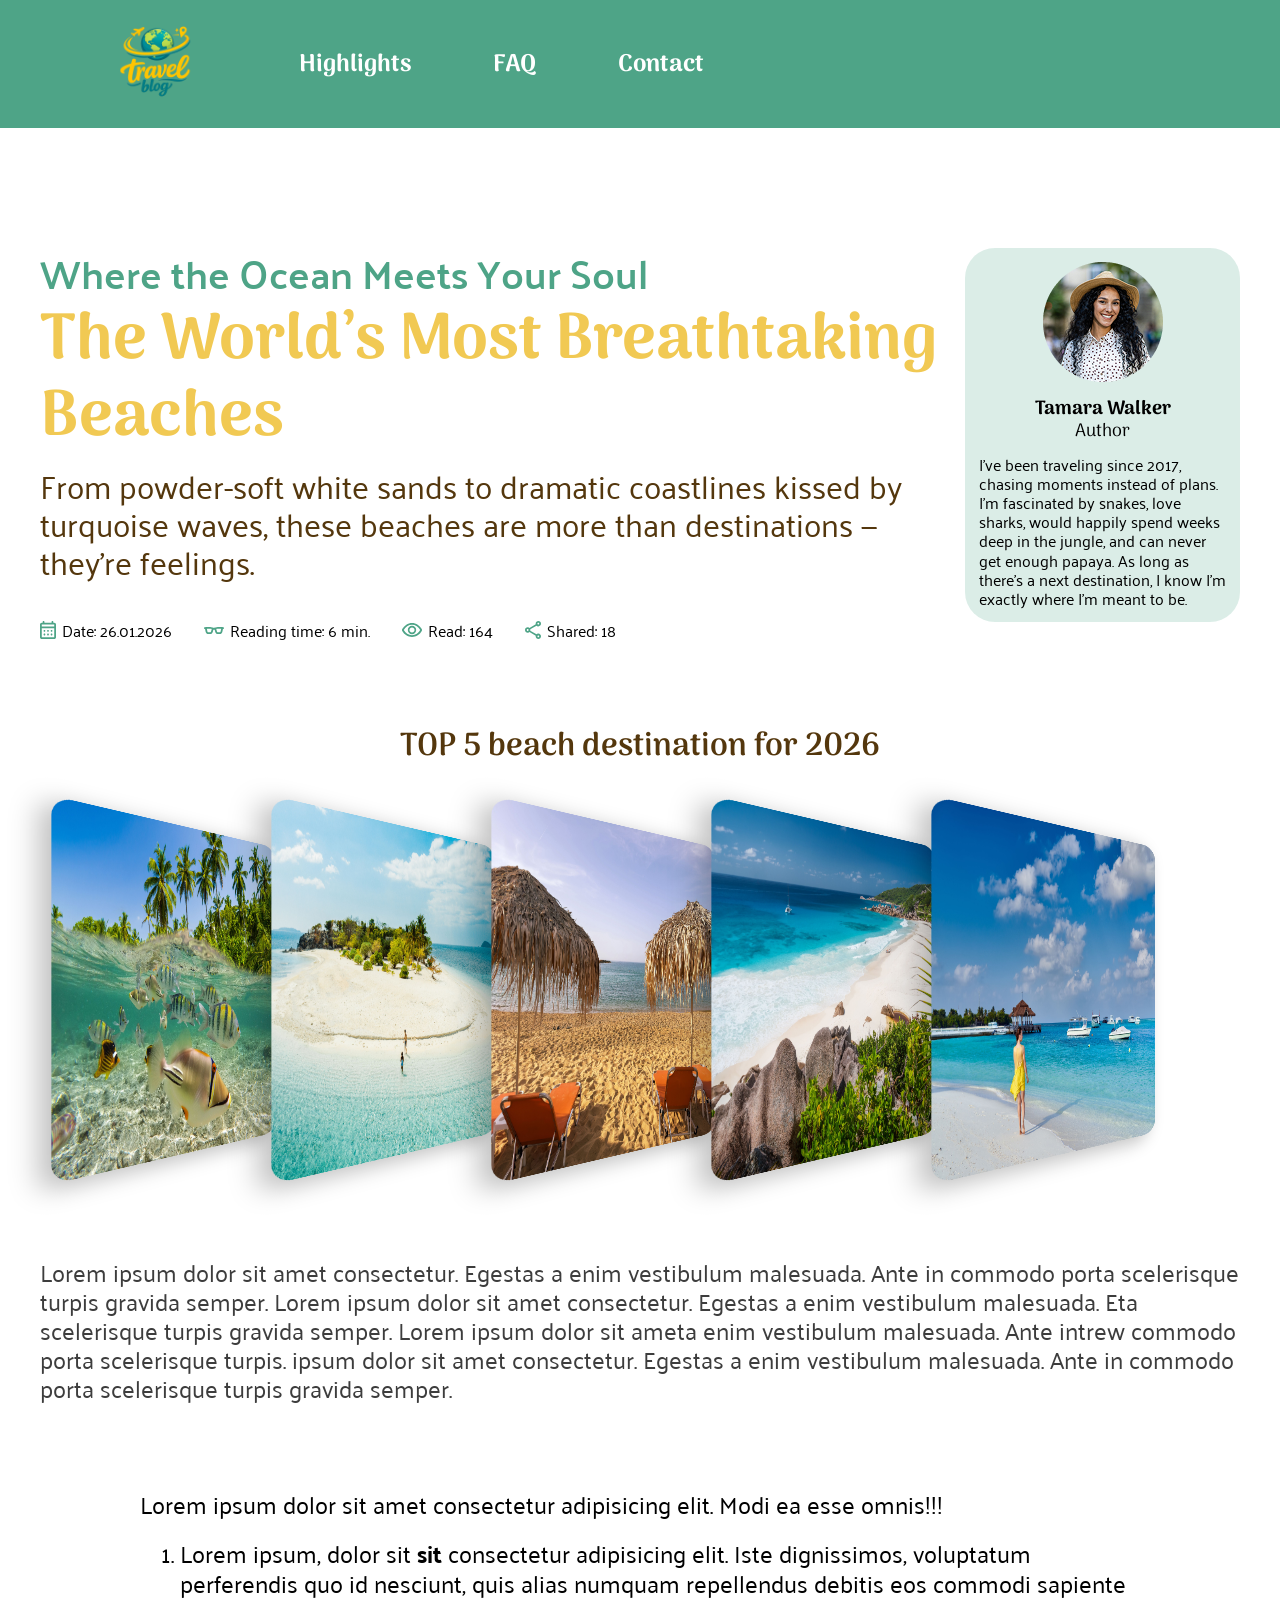
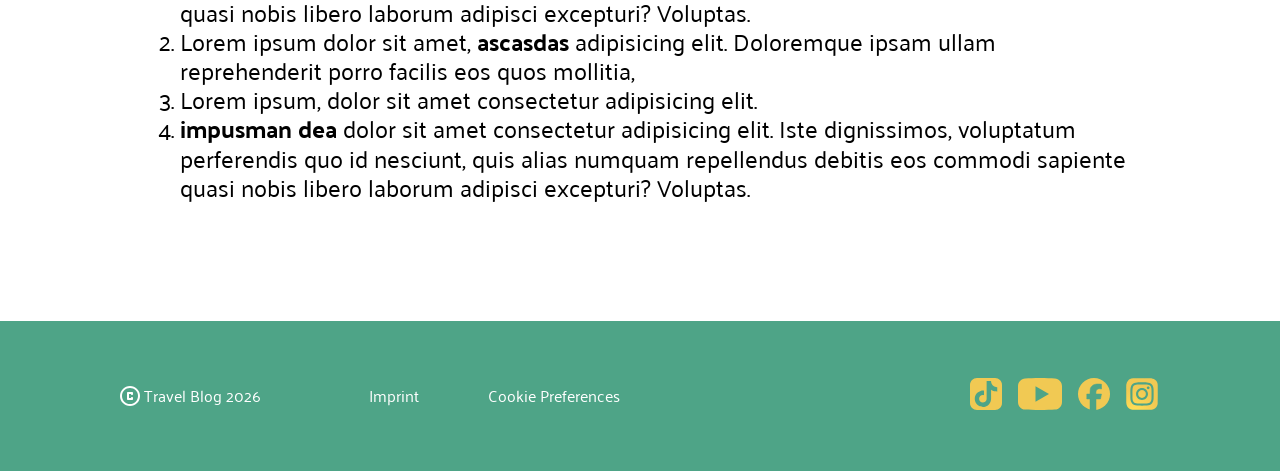
==== pages/beaches.html @ ca48c47f "feat: add beaches text section" ====
<!DOCTYPE html>
<html lang="De">

<head>
    <meta charset="UTF-8">
    <meta name="viewport" content="width=device-width, initial-scale=1.0">
    <title>Beaches</title>
    <link rel="icon" href="../assets/icons/Blog-logo.svg" type="image/x-icon">
    <link rel="stylesheet" href="../font.css">
    <link rel="stylesheet" href="../standard.css">
    <link rel="stylesheet" href="../variabels.css">
    <link rel="stylesheet" href="../animations.css">
    <link rel="stylesheet" href="./pages.css">
    <link rel="stylesheet" href="../style.css">

</head>

<body>
    <header>
        <nav>
            <div>
                <a href="../index.html"><img src="../assets/icons/Blog-logo.svg" alt="Travel-Blog-logo"></a>
                <div class="nav-bar">
                    <a class="Highlights-nav" href="../index.html">Highlights</a>
                    <a class="FAQ-nav" href="../index.html">FAQ</a>
                    <a class="Contact-nav" href=../index.html>Contact</a>
                </div>
            </div>
        </nav>
    </header>
    <main>
        <article>
            <header>
                <section>
                    <div class="article-header-text">
                        <h3>Where the Ocean Meets Your Soul </h3>
                        <h1>The World’s Most Breathtaking Beaches</h1>
                        <p>From powder-soft white sands to dramatic coastlines kissed by turquoise waves, these beaches
                            are more than destinations — they’re feelings.</p>
                    </div>
                    <div class="article-header-info">
                        <ul>
                            <li>
                                <img src="../assets/icons/calendar_month.svg" alt="calendar">
                                <time datetime="2026-01-26">Date: 26.01.2026</time>
                            </li>

                            <li>
                                <img src="../assets/icons/eyeglasses_2.svg" alt="eyeglasses">
                                <span>Reading time: 6 min.</span>
                            </li>

                            <li>
                                <img src="../assets/icons/visibility.svg" alt="eyes">
                                <span>Read: 164</span>
                            </li>

                            <li>
                                <img src="../assets/icons/share.svg" alt="">
                                <span>Shared: 18</span>
                            </li>
                        </ul>
                    </div>
                </section>
                <aside>
                    <img src="../assets/img/Avatar.png" alt="Author">
                    <div>
                        <div class="author">
                            <h4>Tamara Walker</h4>
                            <p>Author</p>
                        </div>
                        <span>I’ve been traveling since 2017, chasing moments instead of plans.
                            I’m fascinated by snakes, love sharks, would happily spend weeks deep in the jungle, and can
                            never get enough papaya. As long as there’s a next destination, I know I’m exactly where I’m
                            meant to be.</span>
                    </div>
                </aside>
            </header>
            <section class="carousel">
                <h3>TOP 5 beach destination for 2026</h3>

                <div class="slider">
                    <img class="slider_beaches" src="../assets/img/carousel_1.jpg" alt="">
                    <img class="slider_beaches" src="../assets/img/carousel_2.jpg" alt="">
                    <img class="slider_beaches" src="../assets/img/carousel_3.jpg" alt="">
                    <img class="slider_beaches" src="../assets/img/carousel_4.jpg" alt="">
                    <img class="slider_beaches" src="../assets/img/carousel_5.jpg" alt="">
                </div>
            </section>
            <span class="text">Lorem ipsum dolor sit amet consectetur. Egestas a enim vestibulum malesuada. Ante in
                commodo porta
                scelerisque turpis gravida semper. Lorem ipsum dolor sit amet consectetur. Egestas a enim vestibulum
                malesuada. Eta scelerisque turpis gravida semper. Lorem ipsum dolor sit ameta enim vestibulum malesuada.
                Ante intrew commodo porta scelerisque turpis. ipsum dolor sit amet consectetur. Egestas a enim
                vestibulum malesuada. Ante in commodo porta scelerisque turpis gravida semper. </span>

            <section class="beaches-list">
                <p>Lorem ipsum dolor sit amet consectetur adipisicing elit. Modi ea esse omnis!!!</p>

                <ol>
                    <li>Lorem ipsum, dolor sit <strong>sit</strong> consectetur adipisicing elit. Iste dignissimos,
                        voluptatum perferendis quo id nesciunt, quis alias numquam repellendus debitis eos commodi
                        sapiente quasi
                        nobis libero laborum adipisci excepturi? Voluptas.</li>
                    <li>Lorem ipsum dolor sit amet, <strong>ascasdas</strong> adipisicing elit. Doloremque ipsam ullam
                        reprehenderit
                        porro facilis eos quos mollitia,</li>
                    <li>Lorem ipsum, dolor sit amet consectetur adipisicing elit.</li>
                    <li><strong>impusman dea</strong> dolor sit amet consectetur adipisicing elit. Iste dignissimos,
                        voluptatum
                        perferendis quo id nesciunt, quis alias numquam repellendus debitis eos commodi sapiente quasi
                        nobis libero laborum adipisci excepturi? Voluptas.</li>
                </ol>

            </section>
        </article>
    </main>
    <footer>
        <section>
            <div class="footer-text">
                <div>
                    <img src="../assets/icons/Footer-C.svg" alt="C">
                    <p>Travel Blog 2026</p>
                </div>
                <a href="">Imprint</a>
                <a href="">Cookie Preferences</a>

            </div>


            <div class="footer-social-media">
                <a href="https://www.tiktok.com/" target="_blank"><img src="../assets/icons/Tiktok_icon .svg"
                        alt="Tiktok_icon"></a>
                <a href="https://www.youtube.com/?gl=DE&hl=de" target="_blank"><img
                        src="../assets/icons/youtube_icon.svg" alt="youtube_icon"></a>
                <a href="https://de-de.facebook.com/" target="_blank"><img src="../assets/icons/facebook_icon.svg"
                        alt="facebook"></a>
                <a href="https://www.instagram.com/" target="_blank"><img src="../assets/icons/Instagram_icon.svg"
                        alt="instagram"></a>
            </div>
        </section>
    </footer>
</body>

</html>
---- font.css ----
/* arima-regular - latin */
@font-face {
  font-display: swap; /* Check https://developer.mozilla.org/en-US/docs/Web/CSS/@font-face/font-display for other options. */
  font-family: 'Arima';
  font-style: normal;
  font-weight: 400;
  src: url('./assets/fonts/arima-v7-latin-regular.woff2') format('woff2'); /* Chrome 36+, Opera 23+, Firefox 39+, Safari 12+, iOS 10+ */
}
/* arima-500 - latin */
@font-face {
  font-display: swap; /* Check https://developer.mozilla.org/en-US/docs/Web/CSS/@font-face/font-display for other options. */
  font-family: 'Arima';
  font-style: normal;
  font-weight: 500;
  src: url('./assets/fonts/arima-v7-latin-500.woff2') format('woff2'); /* Chrome 36+, Opera 23+, Firefox 39+, Safari 12+, iOS 10+ */
}
/* arima-600 - latin */
@font-face {
  font-display: swap; /* Check https://developer.mozilla.org/en-US/docs/Web/CSS/@font-face/font-display for other options. */
  font-family: 'Arima';
  font-style: normal;
  font-weight: 600;
  src: url('./assets/fonts/arima-v7-latin-600.woff2') format('woff2'); /* Chrome 36+, Opera 23+, Firefox 39+, Safari 12+, iOS 10+ */
}
/* arima-700 - latin */
@font-face {
  font-display: swap; /* Check https://developer.mozilla.org/en-US/docs/Web/CSS/@font-face/font-display for other options. */
  font-family: 'Arima';
  font-style: normal;
  font-weight: 700;
  src: url('./assets/fonts/arima-v7-latin-700.woff2') format('woff2'); /* Chrome 36+, Opera 23+, Firefox 39+, Safari 12+, iOS 10+ */
}
/* palanquin-dark-regular - latin */
@font-face {
  font-display: swap; /* Check https://developer.mozilla.org/en-US/docs/Web/CSS/@font-face/font-display for other options. */
  font-family: 'Palanquin Dark';
  font-style: normal;
  font-weight: 400;
  src: url('./assets/fonts/palanquin-dark-v17-latin-regular.woff2') format('woff2'); /* Chrome 36+, Opera 23+, Firefox 39+, Safari 12+, iOS 10+ */
}
/* palanquin-dark-500 - latin */
@font-face {
  font-display: swap; /* Check https://developer.mozilla.org/en-US/docs/Web/CSS/@font-face/font-display for other options. */
  font-family: 'Palanquin Dark';
  font-style: normal;
  font-weight: 500;
  src: url('./assets/fonts/palanquin-dark-v17-latin-500.woff2') format('woff2'); /* Chrome 36+, Opera 23+, Firefox 39+, Safari 12+, iOS 10+ */
}
/* palanquin-dark-600 - latin */
@font-face {
  font-display: swap; /* Check https://developer.mozilla.org/en-US/docs/Web/CSS/@font-face/font-display for other options. */
  font-family: 'Palanquin Dark';
  font-style: normal;
  font-weight: 600;
  src: url('./assets/fonts/palanquin-dark-v17-latin-600.woff2') format('woff2'); /* Chrome 36+, Opera 23+, Firefox 39+, Safari 12+, iOS 10+ */
}
/* palanquin-dark-700 - latin */
@font-face {
  font-display: swap; /* Check https://developer.mozilla.org/en-US/docs/Web/CSS/@font-face/font-display for other options. */
  font-family: 'Palanquin Dark';
  font-style: normal;
  font-weight: 700;
  src: url('./assets/fonts/palanquin-dark-v17-latin-700.woff2') format('woff2'); /* Chrome 36+, Opera 23+, Firefox 39+, Safari 12+, iOS 10+ */
}
/* palanquin-regular - latin */
@font-face {
  font-display: swap; /* Check https://developer.mozilla.org/en-US/docs/Web/CSS/@font-face/font-display for other options. */
  font-family: 'Palanquin';
  font-style: normal;
  font-weight: 400;
  src: url('./assets/fonts/palanquin-v17-latin-regular.woff2') format('woff2'); /* Chrome 36+, Opera 23+, Firefox 39+, Safari 12+, iOS 10+ */
}
/* palanquin-500 - latin */
@font-face {
  font-display: swap; /* Check https://developer.mozilla.org/en-US/docs/Web/CSS/@font-face/font-display for other options. */
  font-family: 'Palanquin';
  font-style: normal;
  font-weight: 500;
  src: url('./assets/fonts/palanquin-v17-latin-500.woff2') format('woff2'); /* Chrome 36+, Opera 23+, Firefox 39+, Safari 12+, iOS 10+ */
}
/* palanquin-600 - latin */
@font-face {
  font-display: swap; /* Check https://developer.mozilla.org/en-US/docs/Web/CSS/@font-face/font-display for other options. */
  font-family: 'Palanquin';
  font-style: normal;
  font-weight: 600;
  src: url('./assets/fonts/palanquin-v17-latin-600.woff2') format('woff2'); /* Chrome 36+, Opera 23+, Firefox 39+, Safari 12+, iOS 10+ */
}
/* palanquin-700 - latin */
@font-face {
  font-display: swap; /* Check https://developer.mozilla.org/en-US/docs/Web/CSS/@font-face/font-display for other options. */
  font-family: 'Palanquin';
  font-style: normal;
  font-weight: 700;
  src: url('./assets/fonts/palanquin-v17-latin-700.woff2') format('woff2'); /* Chrome 36+, Opera 23+, Firefox 39+, Safari 12+, iOS 10+ */
}
---- standard.css ----
html {
    font-size: 16px;
}

* {
    margin: 0;
    box-sizing: border-box;
    scroll-behavior: smooth;

}

h2 {
    color: var(--Primary-green);
    font-family: var(--headings);
    font-weight: 700;
    font-size: 3.25rem;
}
---- variabels.css ----
:root {
    --Primary-green: rgba(78, 164, 135, 1);
    --Primary-gelb: rgba(241, 201, 83, 1);
    --White-text: white;
    --braun: rgba(84, 55, 13, 1);
    --pages-text: rgba(61, 61, 61, 1);
    --headings: 'Arima';
    --normal-text: 'Palanquin';
}
---- animations.css ----
@keyframes badgein {
    0% {
        opacity: 0;
        transform: translateY(80px) translateX(0);
    }

    100% {
        opacity: 1;
        transform: translateY(0) translateX(0);
    }
}

@keyframes badgetext {
    from {
        transform: rotate(0deg);
    }

    to {
        transform: rotate(360deg);
    }
}

@keyframes lastEffect {
    from {
        opacity: 0;
    }

    to {
        opacity: 1;
    }
}

@keyframes textFadeIn {
    from {
        opacity: 0;
        transform: translateY(80px) translateX(0);
    }

    to {
        opacity: 1;
        transform: translateY(0) translateX(0);
    }
}

@keyframes textFadeLeft {
    from {
        transform: translateX(0);
    }

    to {
        transform: translateX(-470px);
    }
}

@keyframes slideRight {
    0% {
        transform: translateX(0);
    }

    25% {
        transform: translateX(-900px);
    }

    50% {
        transform: translateX(-900px);
    }

    75% {
        transform: translateX(-1100px);
    }

    100% {
        transform: translateX(-1100px);
    }
}

@keyframes imgswitsch {
    from {
        opacity: 1;
    }

    to {
        opacity: 0;
    }
}
---- pages/pages.css ----
article {
    max-width: 1200px;
    display: flex;
    flex-direction: column;
    align-items: center;
    gap: 88px;
}

article>header {
    display: flex;
    justify-content: space-between;
    width: 1200px;
}

header>section {
    width: 900px;
    display: flex;
    flex-direction: column;
    gap: 40px;
}

.article-header-text {
    width: 100%;
    display: flex;
    flex-direction: column;
    gap: 8px;

}

.article-header-text h3 {
    font-family: var(--normal-text);
    font-weight: 600;
    font-size: 2.5rem;
    line-height: 120%;
    letter-spacing: 0%;
    color: var(--Primary-green);

}

.article-header-text h1 {
    font-family: var(--headings);
    color: var(--Primary-gelb);
    font-weight: 700;
    font-size: 4rem;
    line-height: 120%;
    letter-spacing: 0%;

}

.article-header-text p {
    font-family: var(--normal-text);
    font-weight: 400;
    font-size: 2rem;
    line-height: 120%;
    letter-spacing: 0%;
    color: var(--braun);

}

.article-header-info ul {
    list-style: none;
    display: flex;
    gap: 32px;
    padding: 0px;

    font-family: var(--normal-text);
    font-weight: 400;
    line-height: 120%;
    letter-spacing: 0%;
}

.article-header-info li {
    display: flex;
    align-items: center;
    gap: 6px;
}

header aside {
    width: 275px;
    height: fit-content;
    background-color: rgba(78, 164, 135, 0.2);
    display: flex;
    flex-direction: column;
    align-items: center;
    justify-content: center;
    border-radius: 30px;
    gap: 16px;
    padding: 14px;
}

aside img {
    width: 120px;
}

aside>div {
    display: flex;
    flex-direction: column;
    align-items: center;
    gap: 12px;
}

.author h4 {
    font-family: var(--headings);
    font-weight: 700;
    font-size: 1.2rem;
    line-height: 120%;
    text-align: center;
}

.author p {
    font-family: var(--headings);
    font-weight: 400;
    font-size: 1.125rem;
    line-height: 120%;
    text-align: center;
}

aside>div>span {
    font-family: var(--normal-text);
    font-weight: 400;
    line-height: 120%;
    letter-spacing: 0%;

}

.carousel {
    max-width: 1300px;
    display: flex;
    flex-direction: column;
    gap: 64px;
    align-items: center;
}

.carousel h3 {
    font-family: var(--headings);
    font-weight: 600;
    font-size: 2rem;
    line-height: 120%;
    text-align: center;
    color: var(--braun)
}

.slider {
    height: 320px;
    display: flex;
    justify-content: center;
}

.slider_beaches {
    z-index: 1;
    width: 220px;
    height: 100%;
    background-color: aqua;
    border-radius: 16px;

    transform: perspective(250px) rotateY(20deg) translateX(-20px);
    transform-origin: 50% 50%;
    background-size: cover;
    background-position: center;

    box-shadow: -9px 5px 20px 0px rgba(0, 0, 0, 0.25);


    transition: all 250ms ease-in-out;
}

.slider_beaches:hover {
    z-index: 2;
    transform: perspective(250px) rotateY(0deg) translateX(0px) scaleX(1.2) scaleY(1.2);
    background-color: aqua;

}

.slider_beaches:hover~.slider_beaches {
    background-color: red;
    transform: perspective(250px) rotateY(-20deg) translateX(20px);
}

.text {
    font-family: var(--normal-text);
    font-weight: 400;
    font-size: 1.5rem;
    line-height: 120%;
    color: var(--pages-text);
    padding-top: 20px;
}

.beaches-list {
    max-width: 1000px;
    display: flex;
    flex-direction: column;
    gap: 20px;

    font-family: var(--normal-text);
    font-weight: 400;
    font-size: 1.5rem;
    line-height: 120%;
    letter-spacing: 0%;
}
---- style.css ----
body {
    display: flex;
    flex-direction: column;
    align-items: center;
}

body>header {
    width: 100%;
    display: flex;
    flex-direction: column;
    align-items: center;
}

nav {
    height: 128px;
    background-color: var(--Primary-green);
    width: 100%;
    display: flex;
    align-items: center;
}


nav>img {
    width: 72px;
}

nav>div {
    display: flex;
    gap: 102px;
    padding: 0px 120px;
    width: 1440px;
}

.nav-bar {
    display: flex;
    gap: 72px;
    align-items: center;
}

.nav-bar a {
    text-decoration: none;
    color: white;
    font-family: var(--headings);
    font-weight: 700;
    font-size: 1.5rem;
    padding: 0px 5px;
    display: inline-block;
}


.Highlights-nav:hover {
    background-image: url(./assets/icons/nav-hover1.svg);
    background-repeat: no-repeat;
    background-position-y: 85%;
}

.FAQ-nav:hover {
    background-image: url(./assets/icons/nav-hover2.svg);
    background-repeat: no-repeat;
    background-position-y: 85%;
}

.Contact-nav:hover {
    background-image: url(./assets/icons/nav-hover3.svg);
    background-repeat: no-repeat;
    background-position-y: 85%;
}

.nav-bar a:active {
    color: var(--Primary-gelb);
    background-image: none !important;
}


.hero {
    width: 1440px;
    height: 520px;
    background-image: url(./assets/img/Hero-img-2.jpg);
    background-size: cover;
    background-position-y: center;
    background-position-x: 200px;
    overflow: hidden;
}

.hero-container {
    max-width: 1440px;
    position: relative;
    overflow: hidden;
    z-index: 2;
}

.img-container {
    display: flex;
    position: absolute;
    overflow: hidden;

    animation: slideRight 4.5s ease-in-out forwards;
    animation-delay: 1.5s;
}

.img1 {
    position: relative;
    height: 520px;
}

.img2 {
    position: relative;
    margin-left: -600px;
    height: 520px;

    animation: imgswitsch 2s ease-in-out forwards;
    animation-delay: 6s;
}

.hero-text-container {
    display: flex;
    justify-content: center;
    height: 520px;
    align-items: center;
}

.hero-text {
    width: 350px;
    height: fit-content;
    position: relative;

    animation: textFadeLeft 1.5s ease-in-out forwards;
    animation-delay: 1.5s;
    color: var(--braun);
}

.hero-text p {
    font-family: var(--normal-text);
    font-weight: 500;
    font-size: 1.75rem;
    line-height: 1.3;
    opacity: 0;
    transform: translateY(80px);
    animation: textFadeIn 0.8s ease-in-out forwards 1.0s;
}

.hero-text h1 {
    font-family: var(--headings);
    font-weight: 700;
    font-size: 4rem;
    opacity: 0;
    transform: translateY(80px);
    animation: textFadeIn 0.8s ease-in-out forwards 0.6s;
}

.last-hero-effect {
    position: relative;
    right: 700px;
    animation: lastEffect 0.6s ease-in-out forwards 5s;
    opacity: 0;
}

.badge {
    width: 160px;
    height: 160px;
    background-color: var(--Primary-green);
    border-radius: 100%;

    display: flex;
    justify-content: center;
    align-items: center;

    position: absolute;
    left: 445px;
    top: 285px;
    opacity: 0;
    animation: badgein 0.6s ease-in forwards 5s;
}

.badge-logo {
    width: 45px;
    height: 45px;
    position: absolute;
}

.badge-text {
    width: 132px;
    position: absolute;
    animation: badgetext 15s linear infinite;
}

main {
    margin: 120px;
    width: 1200px;
    height: 100%;
    display: flex;
    flex-direction: column;
    gap: 120px;
}

.highlights {
    display: flex;
    flex-direction: column;
    gap: 88px;
    align-items: center;
}

.highlights-container1 {
    padding: 0px 100px;
    display: flex;
    flex-direction: column;
    gap: 24px;
}

.main-headlines {
    display: flex;
    align-items: center;
    justify-content: center;
    gap: 8px;
}

.highlights-container1>p {
    align-items: center;
    font-family: var(--normal-text);
    font-weight: 500;
    font-size: 1.5rem;
    text-align: center;
    line-height: 110%;
}

.highlights-slider {
    width: 100%;
    height: 520px;
    max-width: 1200px;

    display: flex;
    justify-content: center;
    align-items: flex-end;

    position: relative;
    overflow: hidden;
    gap: 22px;

}

.highlights-slider input {
    z-index: 2;
}

.highlights_slider_wrapper {
    width: 400%;
    height: 100%;
    display: flex;
    position: absolute;

    transition: all 0.8s ease-in-out;
}

.highlights-slider input[value="Beaches"]:checked~.highlights_slider_wrapper {
    transform: translateX(calc(150% /4));
}

.highlights-slider input[value="Copenhagen"]:checked~.highlights_slider_wrapper {
    transform: translateX(calc(50% /4));
}

.highlights-slider input[value="Pattaya Pulse"]:checked~.highlights_slider_wrapper {
    transform: translateX(calc(-50% /4));
}

.highlights-slider input[value="Mountain fuji"]:checked~.highlights_slider_wrapper {
    transform: translateX(calc(-150% /4));
}

.slider_element {
    width: calc(100% / 4);
    height: 100%
}

.Beaches {
    background-image: url(./assets/img/beaches.jpg);
    background-size: cover;
    background-position: center;
    border-radius: 0px 100px 0px 0px;
}

.Copenhagen {
    background-image: url(./assets/img/Cobenhagen.jpg);
    background-size: cover;
    background-position: center;
    border-radius: 0px 100px 0px 0px;
}

.Pattaya_Pulse {
    background-image: url(./assets/img/Patty-puls.jpg);
    background-size: cover;
    background-position: center;
    border-radius: 0px 100px 0px 0px;
}


.Mountain_fuji {
    background-image: url(./assets/img/Mountain-fuji.jpg);
    background-size: cover;
    background-position: center;
    border-radius: 0px 100px 0px 0px;
}

.slider-text {
    width: 900px;
    height: 230px;
    background-color: rgba(255, 255, 255, 0.1);
    padding: 16px 24px;
    margin: 54px 0px 0px 36px;
    backdrop-filter: blur(10px);
    display: flex;
    flex-direction: column;
    gap: 8px;
}

.slider-text h3 {
    font-family: 'Palanquin Dark';
    color: var(--White-text);
    font-weight: 600;
    font-size: 48px;
    line-height: 100%;
    letter-spacing: 0%;
}

.slider-text p {
    font-family: var(--normal-text);
    font-weight: 400;
    font-size: 24px;
    line-height: 110%;
    letter-spacing: 0%;
    color: var(--White-text);
}

.slider-link {
    display: block;
    width: 100%;
    height: 100%;
    text-decoration: none;
    color: inherit;
}

.highlights-slider input[type="radio"] {
    appearance: none;
    margin-bottom: 22px;
    width: 28px;
    height: 28px;
    background-color: white;
    border-radius: 100%;

    transition: width 0.3s cubic-bezier(0.25, 1, 0.5, 1),
        background-color 0.3s ease,
        border-radius 0.3s ease;
}

.highlights-slider input[type="radio"]:checked {
    width: 40px;
    background-color: var(--Primary-gelb);
    border-radius: 20px;
}

.FAQ {
    display: flex;
    flex-direction: column;
    justify-content: center;
    align-items: center;
    gap: 48px;
}

.FAQ-question {
    width: 100%;
    display: flex;
    flex-direction: column;
    align-items: center;
    gap: 32px;


}

details {
    background-color: var(--Primary-gelb);
    border-radius: 12px;
    width: 1200px;

}

summary {
    display: flex;
    justify-content: space-between;
    align-items: flex-start;
    padding: 16px 14px;

    font-family: var(--normal-text);
    color: var(--braun);
    font-weight: 700;
    font-size: 1.5rem;
    line-height: 100%;
}

details[open] {
    height: 120px;
}

summary::-webkit-details-marker {
    display: none;
}


summary::after {
    content: url(./assets/icons/faq-arrow.svg);
    display: inline-block;
    transition: transform 0.3s ease;
}

details[open] summary::after {
    transform: rotate(180deg);

}

details[open] p {
    background-color: var(--White-text);
    margin: 4px 10px;
    padding: 4px 10px;
    border-radius: 5px;
}

.contact-form {
    margin: 0px 50px;
    display: flex;
    flex-direction: column;
    gap: 56px;
}

.contact-header {
    display: flex;
    flex-direction: column;
    gap: 24px;

}

.contact-header p {
    font-family: var(--normal-text);
    font-weight: 500;
    font-size: 1.5rem;
    line-height: 110%;
    text-align: center;
}

.form-row {
    display: flex;
    justify-content: space-between;
    padding-bottom: 64px;
}

.form-group {
    display: flex;
    flex-direction: column;
    height: 100px;
    width: 530px;
    justify-content: space-between;
    color: var(--braun);
    font-family: var(--normal-text);
    font-weight: 500;
    font-size: 1.5rem;
    line-height: 120%;
}

.form-message {
    color: var(--braun);
    font-family: var(--normal-text);
    font-weight: 500;
    font-size: 1.5rem;
    line-height: 120%;
}

input[type="text"],
input[type="email"],
textarea {
    border: none;
    border-bottom: 1px solid black;
    padding: 20px 0;
    width: 100%;
    outline: none;
    resize: none;

    font-family: var(--normal-text);
    font-weight: 500;
    font-size: 24px;
    line-height: 120%;
    color: var(--Primary-green);


}

textarea {
    display: block;
    height: 68px;
    background: transparent;
}


.checkbox-container {
    margin-top: 16px;
    display: flex;
    flex-direction: column;
    align-items: center;
    height: 130px;
    justify-content: space-between;
    gap: 32px;

}

.checkbox-group {
    font-family: var(--normal-text);
    font-weight: 400;
    line-height: 120%;
    color: var(--braun);

}

.checkbox-group a {
    text-decoration: none;
    color: var(--Primary-green);
    margin: 0px 6px;
}

.checkbox-group input[type="checkbox"] {
    appearance: none;
    width: 18px;
    height: 18px;
    border: 2px solid var(--braun);
    border-radius: 2px;
    cursor: pointer;
    vertical-align: middle;
    position: relative;
}

.checkbox-group input[type="checkbox"]:hover {
    background-color: var(--Primary-gelb);
}

.checkbox-group input[type="checkbox"]:checked {
    background-color: var(--Primary-green);
}

.checkbox-group input[type="checkbox"]:checked::after {
    content: "✔";
    color: #ffffff;
    display: flex;
    justify-content: center;
}


.button-group p {
    font-family: var(--headings);
    font-weight: 700;
    font-size: 1.5rem;
    line-height: 120%;
    letter-spacing: 5%;
}

.submit-btn {
    background-color: transparent;
    border: 1px solid rgba(115, 115, 115, 1);
    border-radius: 40px;
    height: 50px;
    width: 140px;
    color: rgba(115, 115, 115, 1);
}

.submit-btn:hover {
    background-color: var(--Primary-green);
    color: var(--Primary-gelb);
}

.submit-btn:active {
    background-color: var(--Primary-green);
    color: var(--Primary-gelb);
    text-shadow: 1px 1px 3px rgba(0, 0, 0, 0.4);
}

footer {
    background-color: var(--Primary-green);
    height: 150px;
    width: 100%;
    display: flex;
    justify-content: center;
    align-items: center;
    padding: 0px 120px;
}

footer>section {
    width: 1440px;
    display: flex;
    justify-content: space-between;
    align-items: center;
}

.footer-text {
    display: flex;
    width: 500px;
    justify-content: space-between;

    font-family: var(--normal-text);
    font-weight: 400;
    line-height: 120%;
    color: var(--White-text)
}

.footer-text a {
    text-decoration: none;
    color: var(--White-text)
}

.footer-text>div {
    display: flex;
    gap: 4px;
    width: 180px;
}

.footer-social-media {
    width: 190px;
    display: flex;
    gap: 16px;
    align-items: center;

}
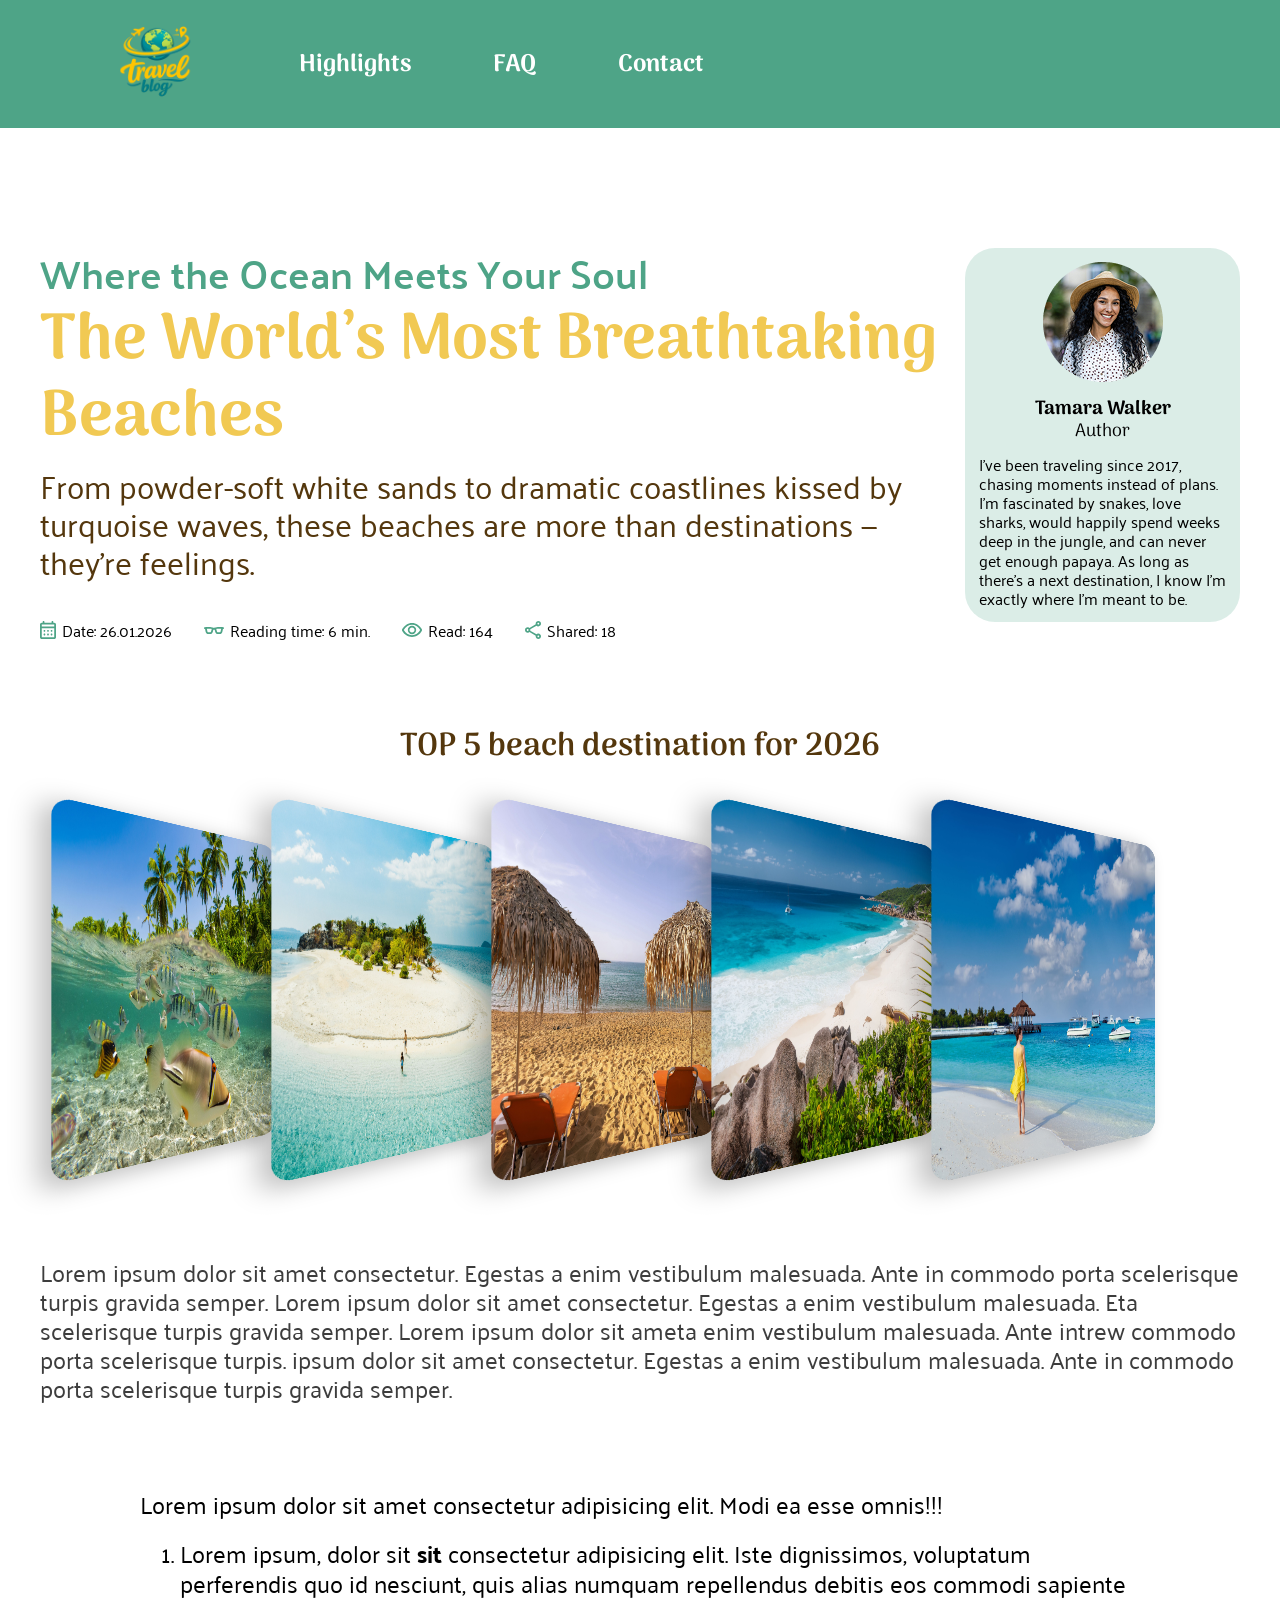
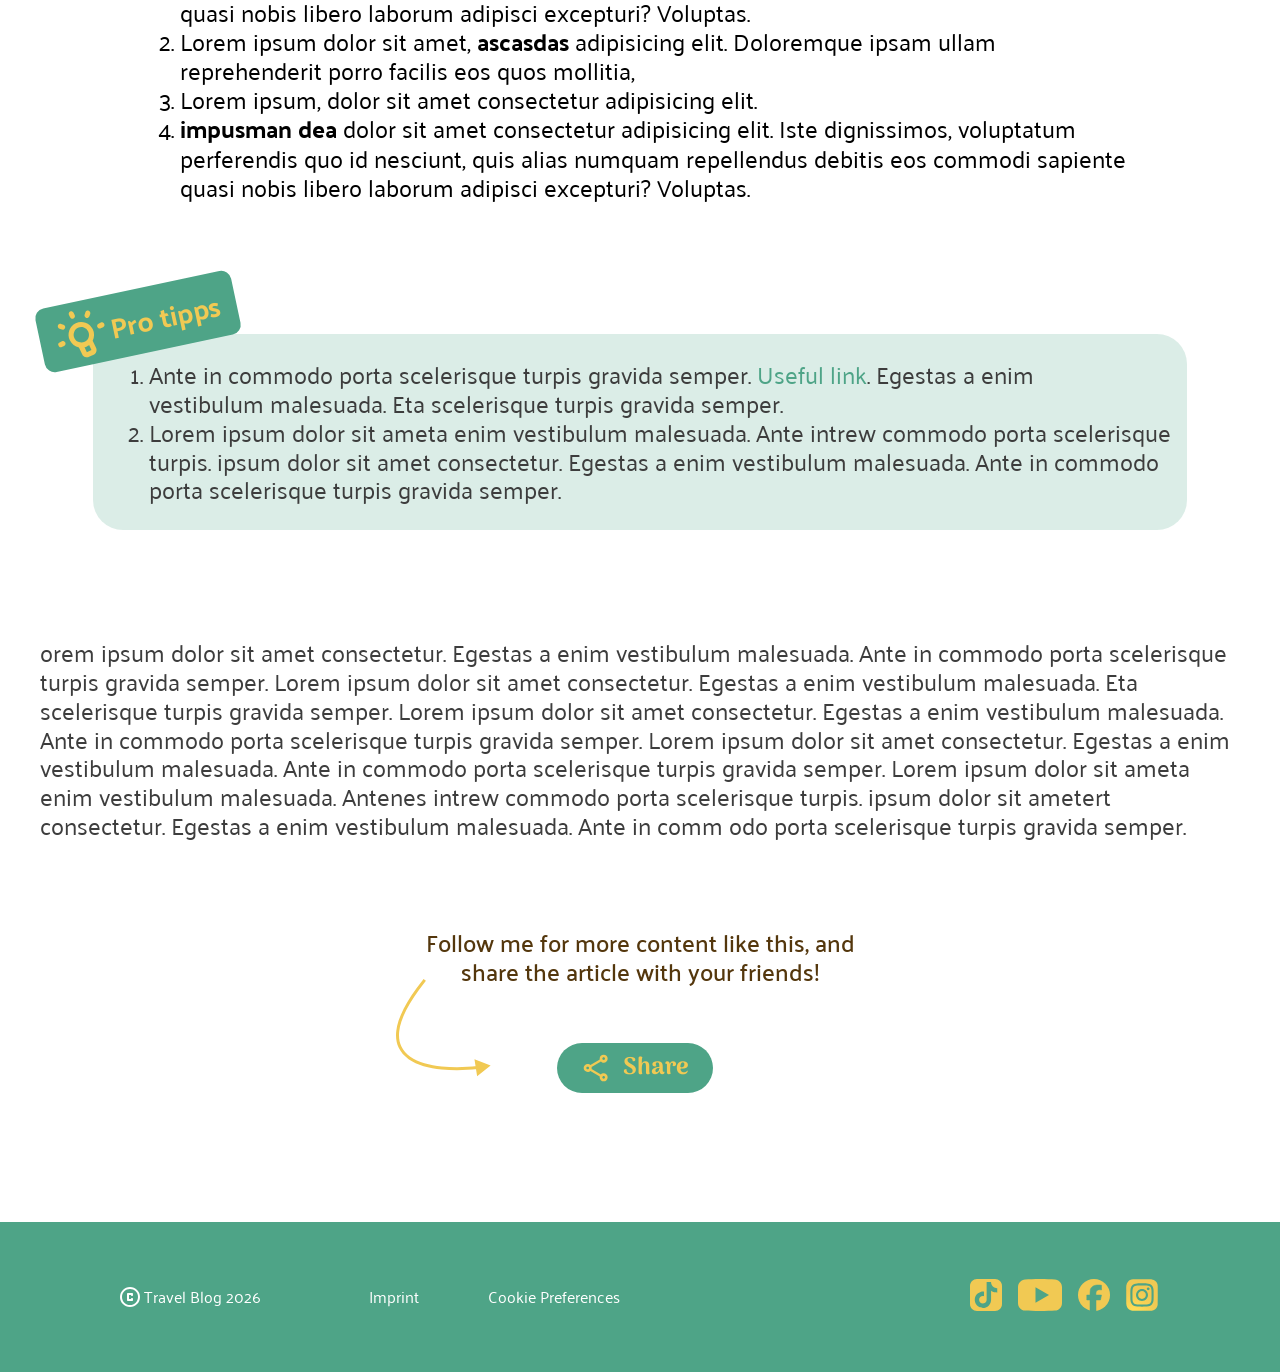
==== commit 4c2e3d22: "feat: complete beaches site" ====
--- a/pages/beaches.html
+++ b/pages/beaches.html
@@ -113,6 +113,60 @@
                 </ol>
 
             </section>
+
+            <section class="tipp">
+                <div class="pro-tipp">
+                    <img src="../assets/icons/pro-tipp-lamp.svg" alt="lamp-icon">
+                    <p>Pro tipps</p>
+                </div>
+                <div class="tipp-text">
+                    <ol>
+                        <li>Ante in commodo porta scelerisque turpis gravida semper. <a href="">Useful link</a>. Egestas
+                            a enim
+                            <br>vestibulum malesuada. Eta scelerisque turpis gravida semper.
+                        </li>
+                        <li>Lorem ipsum dolor sit ameta enim vestibulum malesuada. Ante intrew commodo porta scelerisque
+                            <br>turpis. ipsum dolor sit amet consectetur. Egestas a enim vestibulum malesuada. Ante in
+                            commodo <br>porta scelerisque turpis gravida semper.
+                        </li>
+                    </ol>
+
+                </div>
+
+            </section>
+
+            <span class="text">orem ipsum dolor sit amet consectetur. Egestas a enim vestibulum malesuada. Ante in
+                commodo porta
+                scelerisque turpis gravida semper. Lorem ipsum dolor sit amet consectetur. Egestas a enim vestibulum
+                malesuada. Eta scelerisque turpis gravida semper. Lorem ipsum dolor sit amet consectetur.
+                Egestas a enim vestibulum malesuada. Ante in commodo porta scelerisque turpis gravida semper. Lorem
+                ipsum dolor sit amet consectetur. Egestas a enim vestibulum malesuada. Ante in commodo porta scelerisque
+                turpis gravida semper. Lorem ipsum dolor sit ameta enim vestibulum malesuada. Antenes intrew commodo
+                porta scelerisque turpis. ipsum dolor sit ametert consectetur. Egestas a enim vestibulum malesuada. Ante
+                in comm odo porta scelerisque turpis gravida semper. </span>
+
+            <section class="pages-share">
+                <p>Follow me for more content like this, and <br>share the article with your friends!</p>
+                <img src="../assets/icons/pages_share_arrow.svg" alt="arrow">
+
+                <label for="share-toggle" class="share-button">
+                    <input type="checkbox" id="share-toggle">
+
+                    <div class="share-button-green">
+                        <img src="../assets/icons/pages share.svg" alt="share">
+                        <p>Share</p>
+                    </div>
+
+                    <div class="social-links-box">
+                        <img src="../assets/icons/share.svg" alt="share-icon" class="connect-icon">
+
+                        <div class="links-column">
+                            <a href="https://linkedin.com" target="_blank">LinkedIn</a>
+                            <a href="https://whatsapp.com" target="_blank">WhatsApp</a>
+                        </div>
+                    </div>
+                </label>
+            </section>
         </article>
     </main>
     <footer>
--- a/pages/pages.css
+++ b/pages/pages.css
@@ -196,4 +196,159 @@
     font-size: 1.5rem;
     line-height: 120%;
     letter-spacing: 0%;
+}
+
+.tipp {
+    max-width: 1130px;
+    max-height: 260px;
+}
+
+.pro-tipp {
+    width: 200px;
+    height: 65px;
+    display: flex;
+    align-items: center;
+    justify-content: center;
+    gap: 5px;
+    border-radius: 10px;
+    background-color: var(--Primary-green);
+    color: var(--Primary-gelb);
+
+
+
+    opacity: 1;
+    transform: rotate(-12deg);
+    margin-left: -55px;
+    margin-bottom: -20px;
+    z-index: 5;
+    position: relative;
+
+}
+
+.pro-tipp img {
+    width: 50px;
+    height: 50px;
+}
+
+.pro-tipp p {
+    font-family: var(--normal-text);
+    font-weight: 700;
+    font-size: 1.75rem;
+    line-height: 120%;
+    letter-spacing: 0%;
+}
+
+.tipp-text {
+    width: fit-content;
+    font-family: var(--normal-text);
+    font-weight: 400;
+    font-size: 1.5rem;
+    line-height: 120%;
+    color: var(--pages-text);
+
+    padding: 26px 16px;
+    background-color: rgba(78, 164, 135, 0.2);
+    border-radius: 30px;
+}
+
+.tipp-text a {
+    color: var(--Primary-green);
+    text-decoration: none;
+
+}
+
+.pages-share {
+    display: flex;
+    flex-direction: column;
+    gap: 48px;
+    align-items: center;
+    position: relative;
+}
+
+.pages-share>img {
+    position: absolute;
+    bottom: 25px;
+    left: -30px;
+}
+
+.pages-share>p {
+    font-family: var(--normal-text);
+    font-weight: 500;
+    font-size: 1.5rem;
+    line-height: 120%;
+    text-align: center;
+    color: var(--braun);
+}
+
+.share-button {
+    display: flex;
+    align-items: center;
+    gap: 10px;
+    cursor: pointer;
+}
+
+.share-button-green {
+    background-color: var(--Primary-green);
+    height: 50px;
+    padding: 0px 24px;
+    background-color: none;
+    border-radius: 40px;
+    display: flex;
+    align-items: center;
+    gap: 10px;
+    transition: all 0.8s ease-in-out;
+}
+
+.share-button p {
+    font-family: var(--headings);
+    font-weight: 700;
+    font-size: 1.5rem;
+    line-height: 120%;
+    letter-spacing: 5%;
+    color: var(--Primary-gelb);
+
+}
+
+#share-toggle {
+    display: none;
+}
+
+.social-links-box {
+    display: flex;
+    align-items: center;
+    gap: 15px;
+    max-width: 0;
+    opacity: 0;
+    transition: max-width 0.6s ease, opacity 0.6s ease, margin-left 0.6s ease;
+}
+
+.social-links-box>img {
+    width: 32px;
+    height: 32px;
+}
+
+.links-column {
+    display: flex;
+    flex-direction: column;
+    gap: 5px;
+}
+
+.links-column a {
+    color: var(--Primary-green);
+    font-family: var(--headings);
+    font-weight: 600;
+    text-decoration: underline;
+    font-size: 1.2rem;
+    letter-spacing: 5%;
+}
+
+#share-toggle:checked~.social-links-box {
+    max-width: 250px;
+    opacity: 1;
+    margin-left: 15px;
+}
+
+.pages-share:has(#share-toggle:checked) .share-button-green>img {
+    display: none;
+
 }
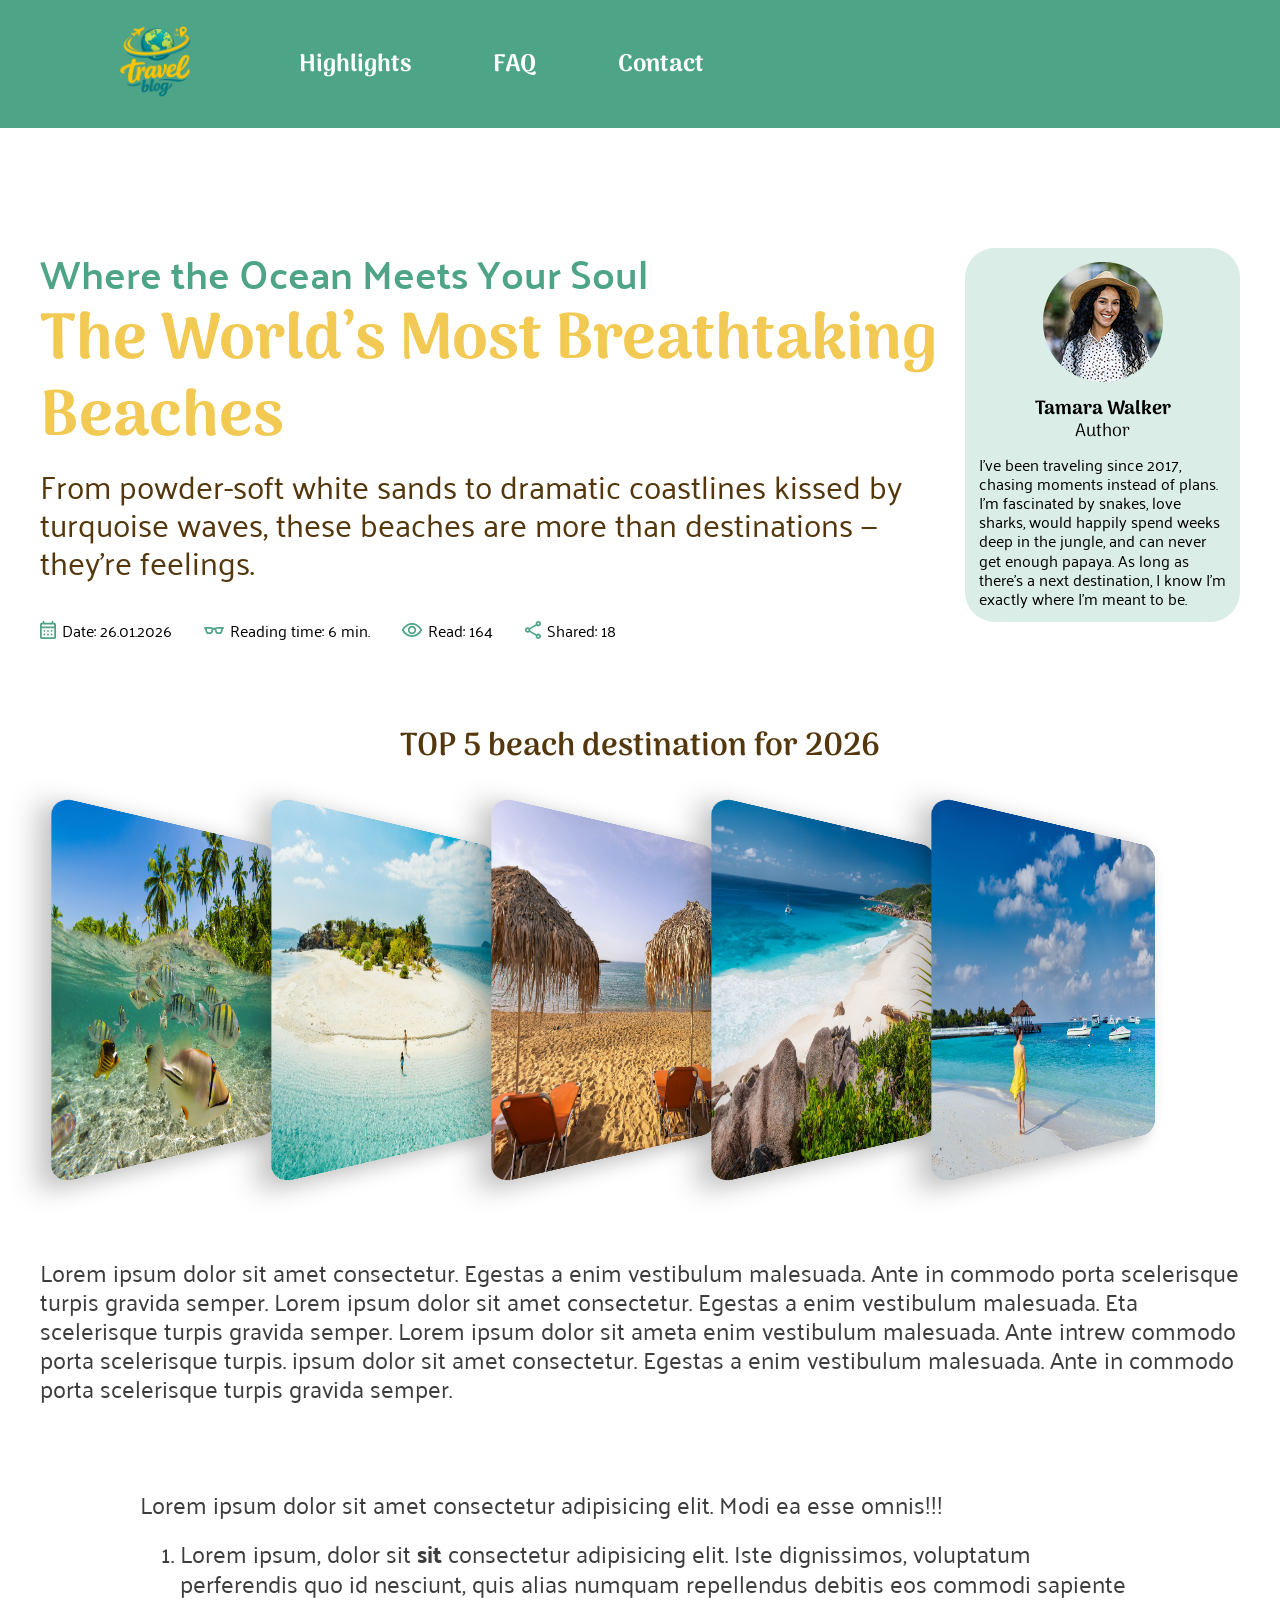
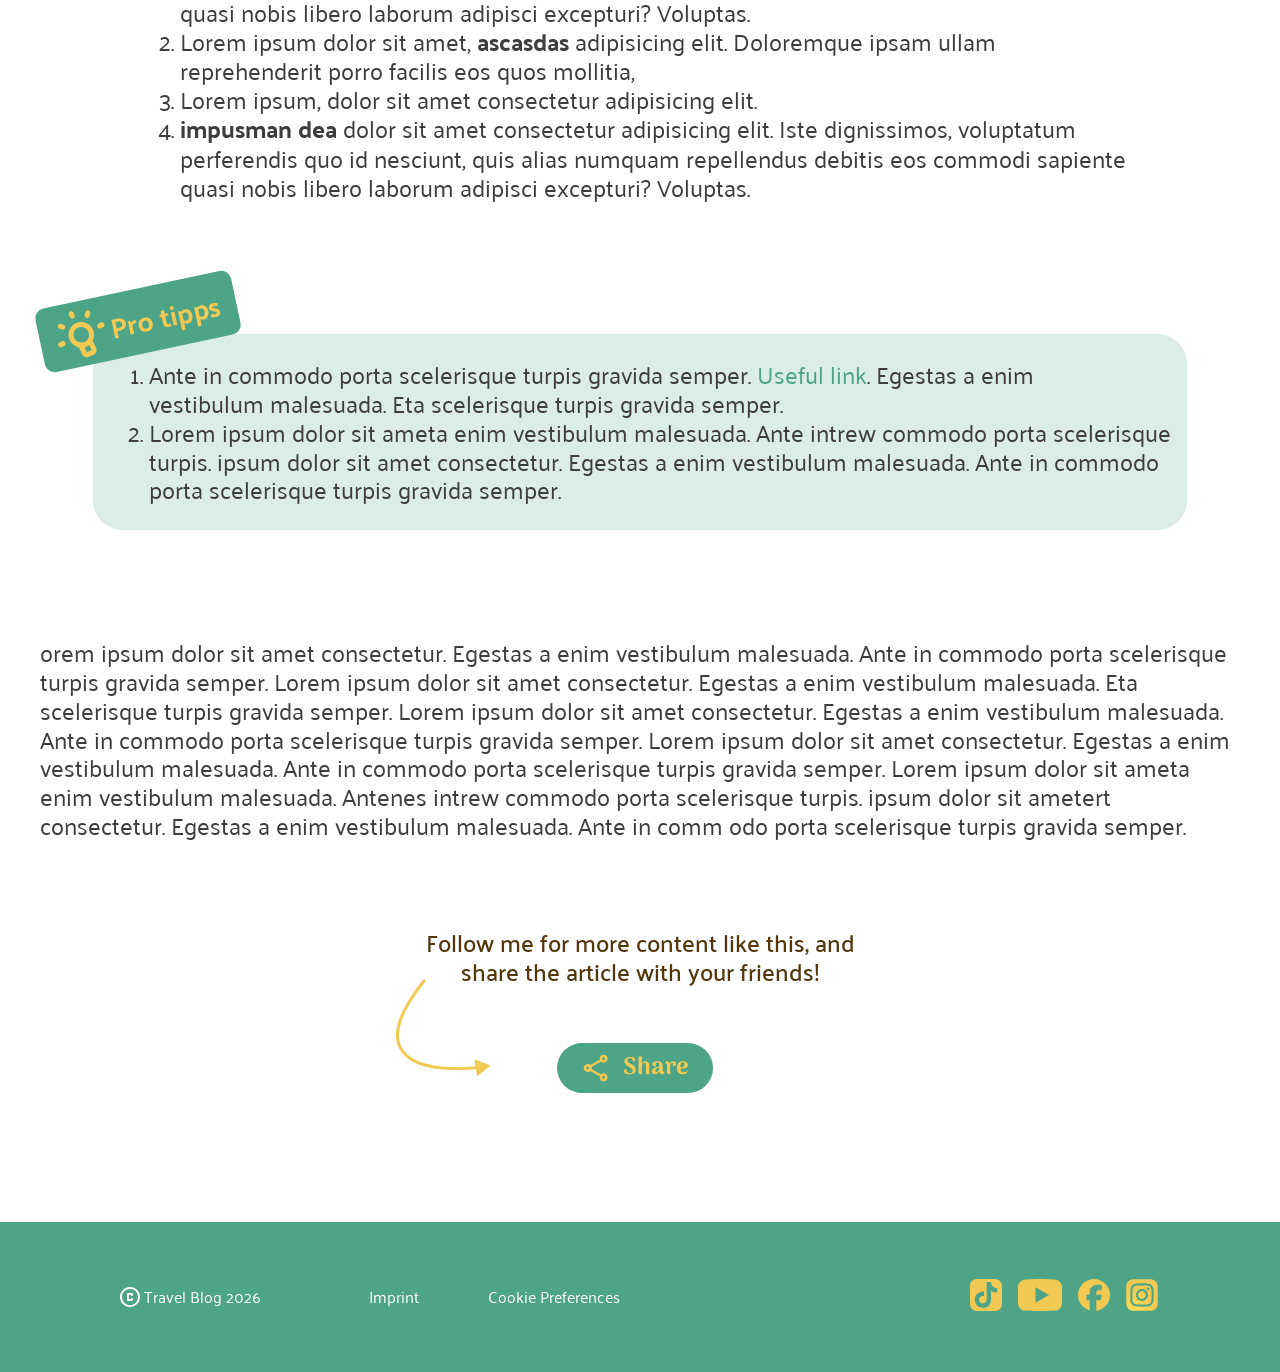
==== commit 5da087ca: "refactor: splitt code and arrange code" ====
--- a/pages/beaches.html
+++ b/pages/beaches.html
@@ -12,6 +12,7 @@
     <link rel="stylesheet" href="../animations.css">
     <link rel="stylesheet" href="./pages.css">
     <link rel="stylesheet" href="../style.css">
+    <link rel="stylesheet" href="./beaches.css">
 
 </head>
 
@@ -32,49 +33,54 @@
         <article>
             <header>
                 <section>
-                    <div class="article-header-text">
-                        <h3>Where the Ocean Meets Your Soul </h3>
-                        <h1>The World’s Most Breathtaking Beaches</h1>
-                        <p>From powder-soft white sands to dramatic coastlines kissed by turquoise waves, these beaches
-                            are more than destinations — they’re feelings.</p>
+                    <div>
+                        <div class="article-header-text">
+                            <h3>Where the Ocean Meets Your Soul </h3>
+                            <h1>The World’s Most Breathtaking Beaches</h1>
+                            <p>From powder-soft white sands to dramatic coastlines kissed by turquoise waves, these
+                                beaches
+                                are more than destinations — they’re feelings.</p>
+                        </div>
+                        <div class="article-header-info">
+                            <ul>
+                                <li>
+                                    <img src="../assets/icons/calendar_month.svg" alt="calendar">
+                                    <time datetime="2026-01-26">Date: 26.01.2026</time>
+                                </li>
+
+                                <li>
+                                    <img src="../assets/icons/eyeglasses_2.svg" alt="eyeglasses">
+                                    <span>Reading time: 6 min.</span>
+                                </li>
+
+                                <li>
+                                    <img src="../assets/icons/visibility.svg" alt="eyes">
+                                    <span>Read: 164</span>
+                                </li>
+
+                                <li>
+                                    <img src="../assets/icons/share.svg" alt="">
+                                    <span>Shared: 18</span>
+                                </li>
+                            </ul>
+                        </div>
                     </div>
-                    <div class="article-header-info">
-                        <ul>
-                            <li>
-                                <img src="../assets/icons/calendar_month.svg" alt="calendar">
-                                <time datetime="2026-01-26">Date: 26.01.2026</time>
-                            </li>
-
-                            <li>
-                                <img src="../assets/icons/eyeglasses_2.svg" alt="eyeglasses">
-                                <span>Reading time: 6 min.</span>
-                            </li>
-
-                            <li>
-                                <img src="../assets/icons/visibility.svg" alt="eyes">
-                                <span>Read: 164</span>
-                            </li>
-
-                            <li>
-                                <img src="../assets/icons/share.svg" alt="">
-                                <span>Shared: 18</span>
-                            </li>
-                        </ul>
-                    </div>
+                    <aside>
+                        <img src="../assets/img/Avatar.png" alt="Author">
+                        <div>
+                            <div class="author">
+                                <h4>Tamara Walker</h4>
+                                <p>Author</p>
+                            </div>
+                            <span>I’ve been traveling since 2017, chasing moments instead of plans.
+                                I’m fascinated by snakes, love sharks, would happily spend weeks deep in the jungle, and
+                                can
+                                never get enough papaya. As long as there’s a next destination, I know I’m exactly where
+                                I’m
+                                meant to be.</span>
+                        </div>
+                    </aside>
                 </section>
-                <aside>
-                    <img src="../assets/img/Avatar.png" alt="Author">
-                    <div>
-                        <div class="author">
-                            <h4>Tamara Walker</h4>
-                            <p>Author</p>
-                        </div>
-                        <span>I’ve been traveling since 2017, chasing moments instead of plans.
-                            I’m fascinated by snakes, love sharks, would happily spend weeks deep in the jungle, and can
-                            never get enough papaya. As long as there’s a next destination, I know I’m exactly where I’m
-                            meant to be.</span>
-                    </div>
-                </aside>
             </header>
             <section class="carousel">
                 <h3>TOP 5 beach destination for 2026</h3>
@@ -87,6 +93,7 @@
                     <img class="slider_beaches" src="../assets/img/carousel_5.jpg" alt="">
                 </div>
             </section>
+
             <span class="text">Lorem ipsum dolor sit amet consectetur. Egestas a enim vestibulum malesuada. Ante in
                 commodo porta
                 scelerisque turpis gravida semper. Lorem ipsum dolor sit amet consectetur. Egestas a enim vestibulum
@@ -94,7 +101,7 @@
                 Ante intrew commodo porta scelerisque turpis. ipsum dolor sit amet consectetur. Egestas a enim
                 vestibulum malesuada. Ante in commodo porta scelerisque turpis gravida semper. </span>
 
-            <section class="beaches-list">
+            <section class="pages-list">
                 <p>Lorem ipsum dolor sit amet consectetur adipisicing elit. Modi ea esse omnis!!!</p>
 
                 <ol>
@@ -167,6 +174,7 @@
                     </div>
                 </label>
             </section>
+
         </article>
     </main>
     <footer>
--- a/pages/pages.css
+++ b/pages/pages.css
@@ -6,13 +6,13 @@
     gap: 88px;
 }
 
-article>header {
+header>section {
     display: flex;
     justify-content: space-between;
     width: 1200px;
 }
 
-header>section {
+header>section>div {
     width: 900px;
     display: flex;
     flex-direction: column;
@@ -53,8 +53,7 @@
     font-size: 2rem;
     line-height: 120%;
     letter-spacing: 0%;
-    color: var(--braun);
-
+    color: var(--braun)
 }
 
 .article-header-info ul {
@@ -75,7 +74,7 @@
     gap: 6px;
 }
 
-header aside {
+section aside {
     width: 275px;
     height: fit-content;
     background-color: rgba(78, 164, 135, 0.2);
@@ -123,57 +122,100 @@
 
 }
 
-.carousel {
-    max-width: 1300px;
-    display: flex;
-    flex-direction: column;
-    gap: 64px;
-    align-items: center;
-}
-
-.carousel h3 {
+.pages-share {
+    display: flex;
+    flex-direction: column;
+    gap: 48px;
+    align-items: center;
+    position: relative;
+}
+
+.pages-share>img {
+    position: absolute;
+    bottom: 25px;
+    left: -30px;
+}
+
+.pages-share>p {
+    font-family: var(--normal-text);
+    font-weight: 500;
+    font-size: 1.5rem;
+    line-height: 120%;
+    text-align: center;
+    color: var(--braun);
+}
+
+.share-button {
+    display: flex;
+    align-items: center;
+    gap: 10px;
+    cursor: pointer;
+}
+
+.share-button-green {
+    background-color: var(--Primary-green);
+    height: 50px;
+    padding: 0px 24px;
+    background-color: none;
+    border-radius: 40px;
+    display: flex;
+    align-items: center;
+    gap: 10px;
+    transition: all 0.8s ease-in-out;
+}
+
+.share-button p {
+    font-family: var(--headings);
+    font-weight: 700;
+    font-size: 1.5rem;
+    line-height: 120%;
+    letter-spacing: 5%;
+    color: var(--Primary-gelb);
+
+}
+
+#share-toggle {
+    display: none;
+}
+
+.social-links-box {
+    display: flex;
+    align-items: center;
+    gap: 15px;
+    max-width: 0;
+    opacity: 0;
+    transition: max-width 0.6s ease, opacity 0.6s ease, margin-left 0.6s ease;
+}
+
+.social-links-box>img {
+    width: 32px;
+    height: 32px;
+}
+
+.links-column {
+    display: flex;
+    flex-direction: column;
+    gap: 5px;
+}
+
+.links-column a {
+    color: var(--Primary-green);
     font-family: var(--headings);
     font-weight: 600;
-    font-size: 2rem;
-    line-height: 120%;
-    text-align: center;
-    color: var(--braun)
-}
-
-.slider {
-    height: 320px;
-    display: flex;
-    justify-content: center;
-}
-
-.slider_beaches {
-    z-index: 1;
-    width: 220px;
-    height: 100%;
-    background-color: aqua;
-    border-radius: 16px;
-
-    transform: perspective(250px) rotateY(20deg) translateX(-20px);
-    transform-origin: 50% 50%;
-    background-size: cover;
-    background-position: center;
-
-    box-shadow: -9px 5px 20px 0px rgba(0, 0, 0, 0.25);
-
-
-    transition: all 250ms ease-in-out;
-}
-
-.slider_beaches:hover {
-    z-index: 2;
-    transform: perspective(250px) rotateY(0deg) translateX(0px) scaleX(1.2) scaleY(1.2);
-    background-color: aqua;
-
-}
-
-.slider_beaches:hover~.slider_beaches {
-    background-color: red;
-    transform: perspective(250px) rotateY(-20deg) translateX(20px);
+    text-decoration: underline;
+    font-size: 1.2rem;
+    letter-spacing: 5%;
+}
+
+#share-toggle:checked~.social-links-box {
+    max-width: 250px;
+    opacity: 1;
+    margin-left: 15px;
+}
+
+.pages-share:has(#share-toggle:checked) .share-button-green>img {
+    display: none;
+
 }
 
 .text {
@@ -185,7 +227,7 @@
     padding-top: 20px;
 }
 
-.beaches-list {
+.pages-list {
     max-width: 1000px;
     display: flex;
     flex-direction: column;
@@ -196,7 +238,10 @@
     font-size: 1.5rem;
     line-height: 120%;
     letter-spacing: 0%;
-}
+    color: var(--pages-text);
+}
+
+
 
 .tipp {
     max-width: 1130px;
@@ -255,100 +300,4 @@
     color: var(--Primary-green);
     text-decoration: none;
 
-}
-
-.pages-share {
-    display: flex;
-    flex-direction: column;
-    gap: 48px;
-    align-items: center;
-    position: relative;
-}
-
-.pages-share>img {
-    position: absolute;
-    bottom: 25px;
-    left: -30px;
-}
-
-.pages-share>p {
-    font-family: var(--normal-text);
-    font-weight: 500;
-    font-size: 1.5rem;
-    line-height: 120%;
-    text-align: center;
-    color: var(--braun);
-}
-
-.share-button {
-    display: flex;
-    align-items: center;
-    gap: 10px;
-    cursor: pointer;
-}
-
-.share-button-green {
-    background-color: var(--Primary-green);
-    height: 50px;
-    padding: 0px 24px;
-    background-color: none;
-    border-radius: 40px;
-    display: flex;
-    align-items: center;
-    gap: 10px;
-    transition: all 0.8s ease-in-out;
-}
-
-.share-button p {
-    font-family: var(--headings);
-    font-weight: 700;
-    font-size: 1.5rem;
-    line-height: 120%;
-    letter-spacing: 5%;
-    color: var(--Primary-gelb);
-
-}
-
-#share-toggle {
-    display: none;
-}
-
-.social-links-box {
-    display: flex;
-    align-items: center;
-    gap: 15px;
-    max-width: 0;
-    opacity: 0;
-    transition: max-width 0.6s ease, opacity 0.6s ease, margin-left 0.6s ease;
-}
-
-.social-links-box>img {
-    width: 32px;
-    height: 32px;
-}
-
-.links-column {
-    display: flex;
-    flex-direction: column;
-    gap: 5px;
-}
-
-.links-column a {
-    color: var(--Primary-green);
-    font-family: var(--headings);
-    font-weight: 600;
-    text-decoration: underline;
-    font-size: 1.2rem;
-    letter-spacing: 5%;
-}
-
-#share-toggle:checked~.social-links-box {
-    max-width: 250px;
-    opacity: 1;
-    margin-left: 15px;
-}
-
-.pages-share:has(#share-toggle:checked) .share-button-green>img {
-    display: none;
-
 }
--- a/pages/beaches.css
+++ b/pages/beaches.css
@@ -0,0 +1,56 @@
+
+.carousel {
+    max-width: 1300px;
+    display: flex;
+    flex-direction: column;
+    gap: 64px;
+    align-items: center;
+}
+
+.carousel h3 {
+    font-family: var(--headings);
+    font-weight: 600;
+    font-size: 2rem;
+    line-height: 120%;
+    text-align: center;
+    color: var(--braun)
+}
+
+.slider {
+    height: 320px;
+    display: flex;
+    justify-content: center;
+}
+
+.slider_beaches {
+    z-index: 1;
+    width: 220px;
+    height: 100%;
+    background-color: aqua;
+    border-radius: 16px;
+
+    transform: perspective(250px) rotateY(20deg) translateX(-20px);
+    transform-origin: 50% 50%;
+    background-size: cover;
+    background-position: center;
+
+    box-shadow: -9px 5px 20px 0px rgba(0, 0, 0, 0.25);
+
+
+    transition: all 250ms ease-in-out;
+}
+
+.slider_beaches:hover {
+    z-index: 2;
+    transform: perspective(250px) rotateY(0deg) translateX(0px) scaleX(1.2) scaleY(1.2);
+    background-color: aqua;
+
+}
+
+.slider_beaches:hover~.slider_beaches {
+    background-color: red;
+    transform: perspective(250px) rotateY(-20deg) translateX(20px);
+}
+
+
+
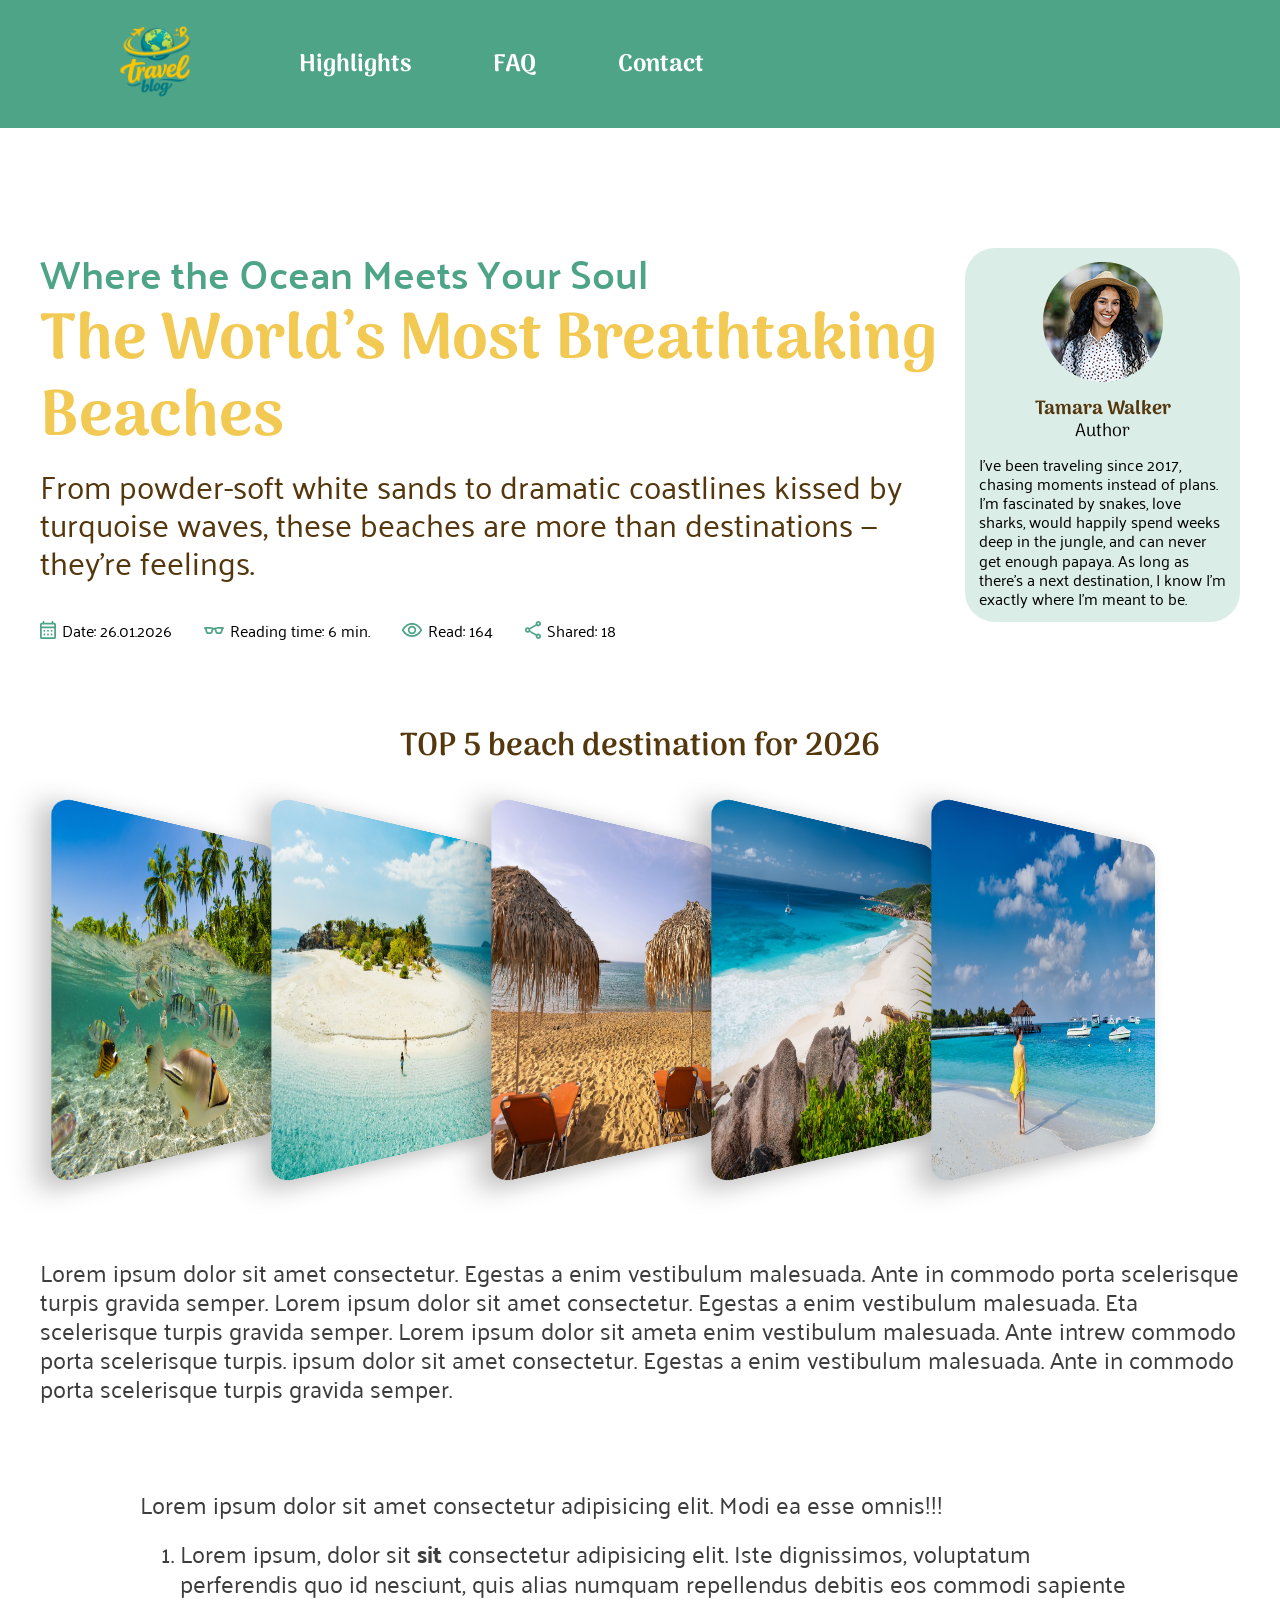
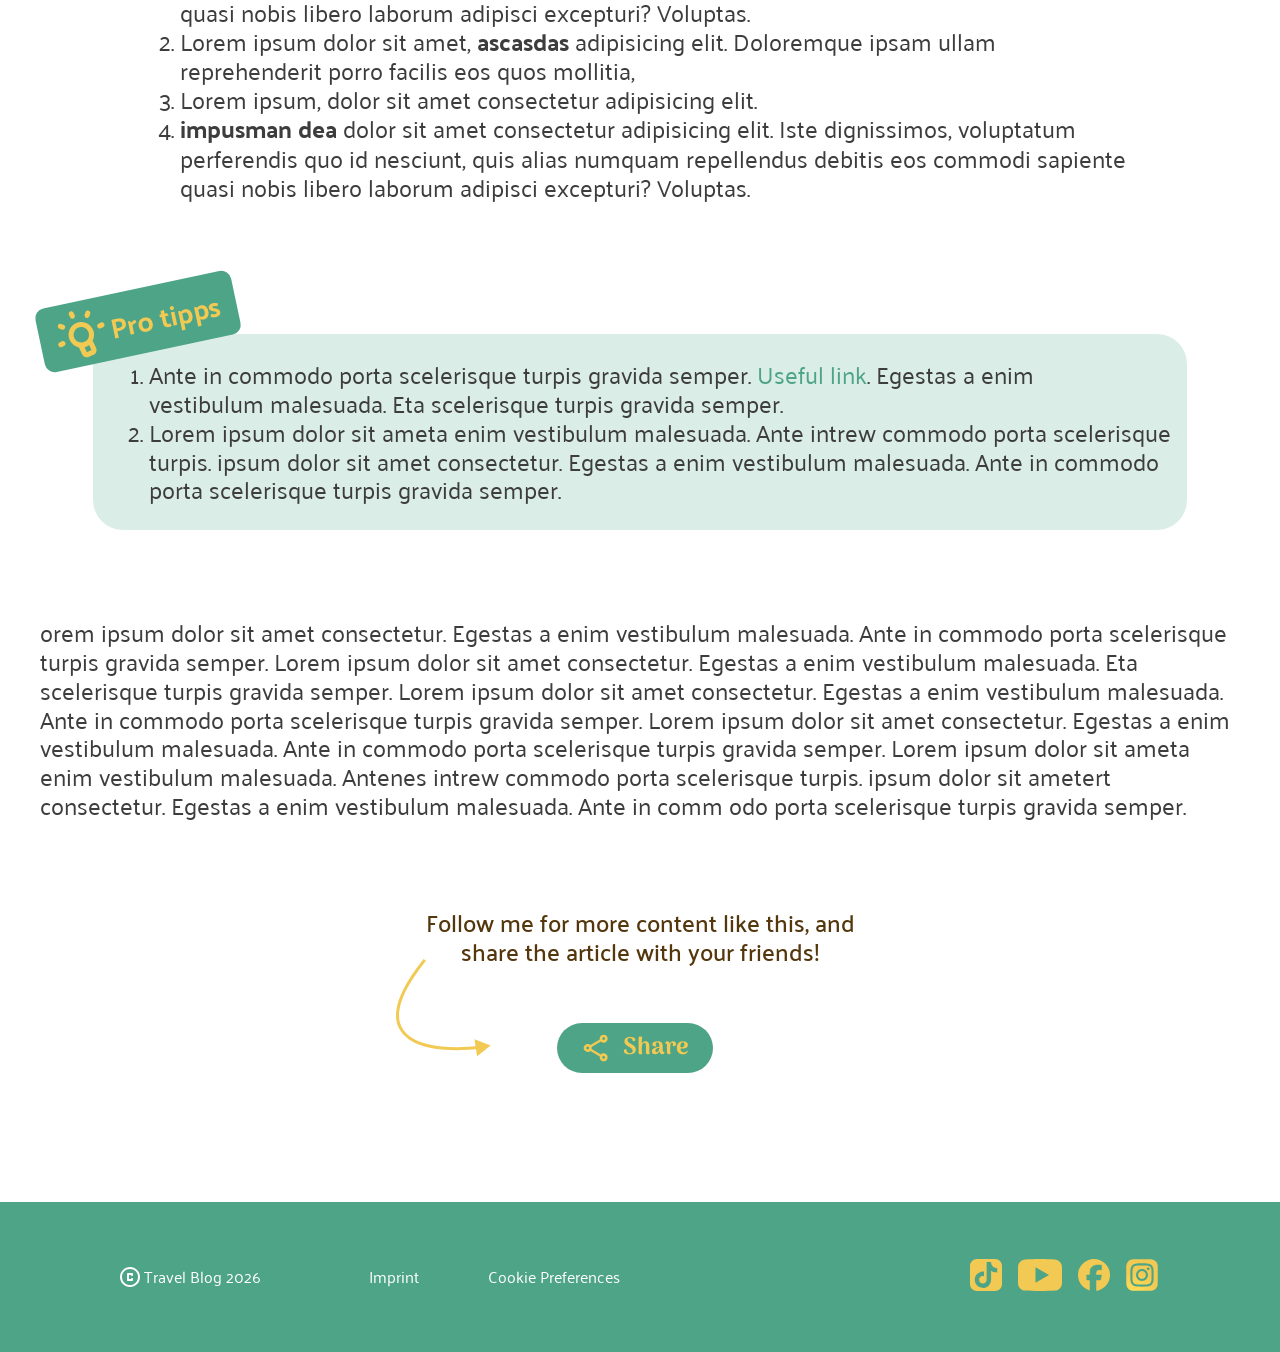
==== commit 00f2cb05: "refactor: pages code for othe sites" ====
--- a/pages/beaches.html
+++ b/pages/beaches.html
@@ -83,7 +83,7 @@
                 </section>
             </header>
             <section class="carousel">
-                <h3>TOP 5 beach destination for 2026</h3>
+                <h4>TOP 5 beach destination for 2026</h4>
 
                 <div class="slider">
                     <img class="slider_beaches" src="../assets/img/carousel_1.jpg" alt="">
@@ -94,7 +94,7 @@
                 </div>
             </section>
 
-            <span class="text">Lorem ipsum dolor sit amet consectetur. Egestas a enim vestibulum malesuada. Ante in
+            <span class="text carousel-text">Lorem ipsum dolor sit amet consectetur. Egestas a enim vestibulum malesuada. Ante in
                 commodo porta
                 scelerisque turpis gravida semper. Lorem ipsum dolor sit amet consectetur. Egestas a enim vestibulum
                 malesuada. Eta scelerisque turpis gravida semper. Lorem ipsum dolor sit ameta enim vestibulum malesuada.
@@ -202,6 +202,7 @@
             </div>
         </section>
     </footer>
+
 </body>
 
 </html>
--- a/pages/pages.css
+++ b/pages/pages.css
@@ -224,7 +224,6 @@
     font-size: 1.5rem;
     line-height: 120%;
     color: var(--pages-text);
-    padding-top: 20px;
 }
 
 .pages-list {
@@ -300,4 +299,13 @@
     color: var(--Primary-green);
     text-decoration: none;
 
+}
+
+h4 {
+    font-family: var(--headings);
+    font-weight: 600;
+    font-size: 2rem;
+    line-height: 120%;
+    text-align: center;
+    color: var(--braun)
 }
--- a/pages/beaches.css
+++ b/pages/beaches.css
@@ -7,13 +7,8 @@
     align-items: center;
 }
 
-.carousel h3 {
-    font-family: var(--headings);
-    font-weight: 600;
-    font-size: 2rem;
-    line-height: 120%;
-    text-align: center;
-    color: var(--braun)
+.carousel-text {
+    padding-top: 20px;
 }
 
 .slider {
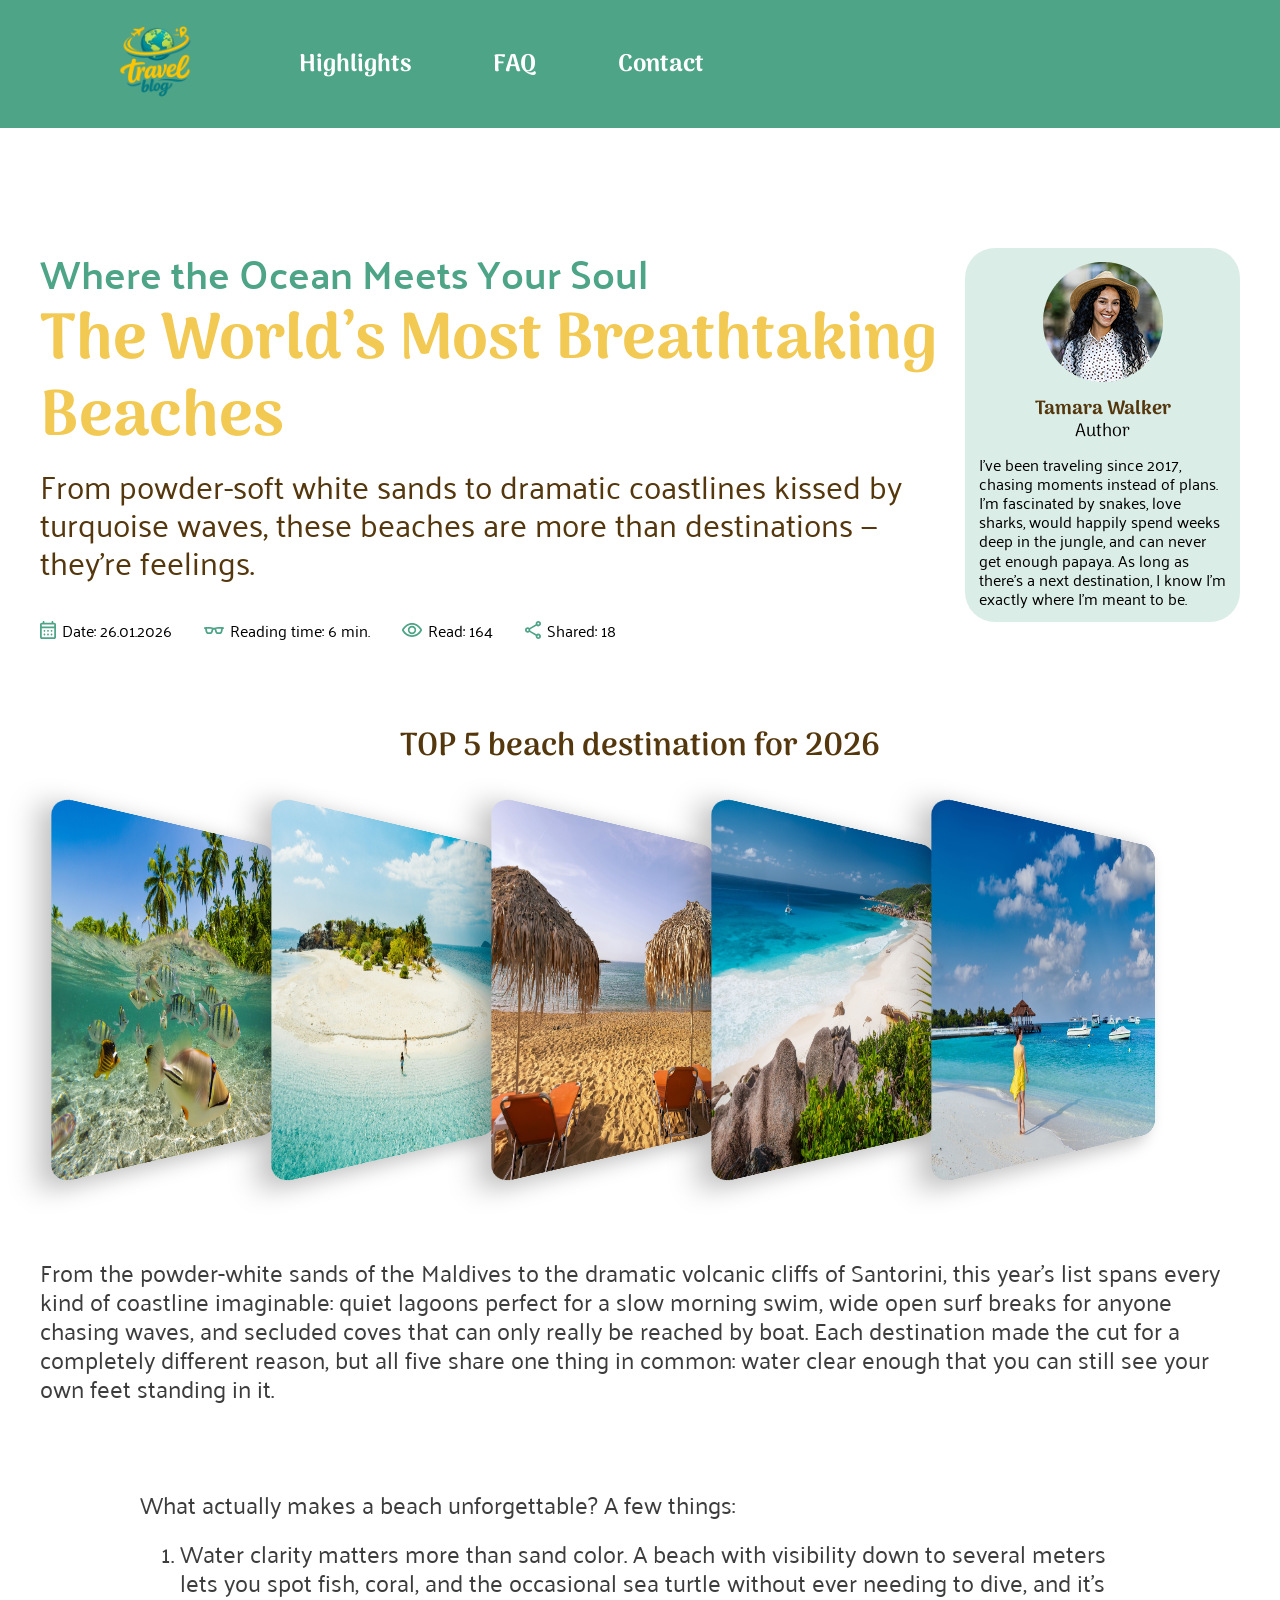
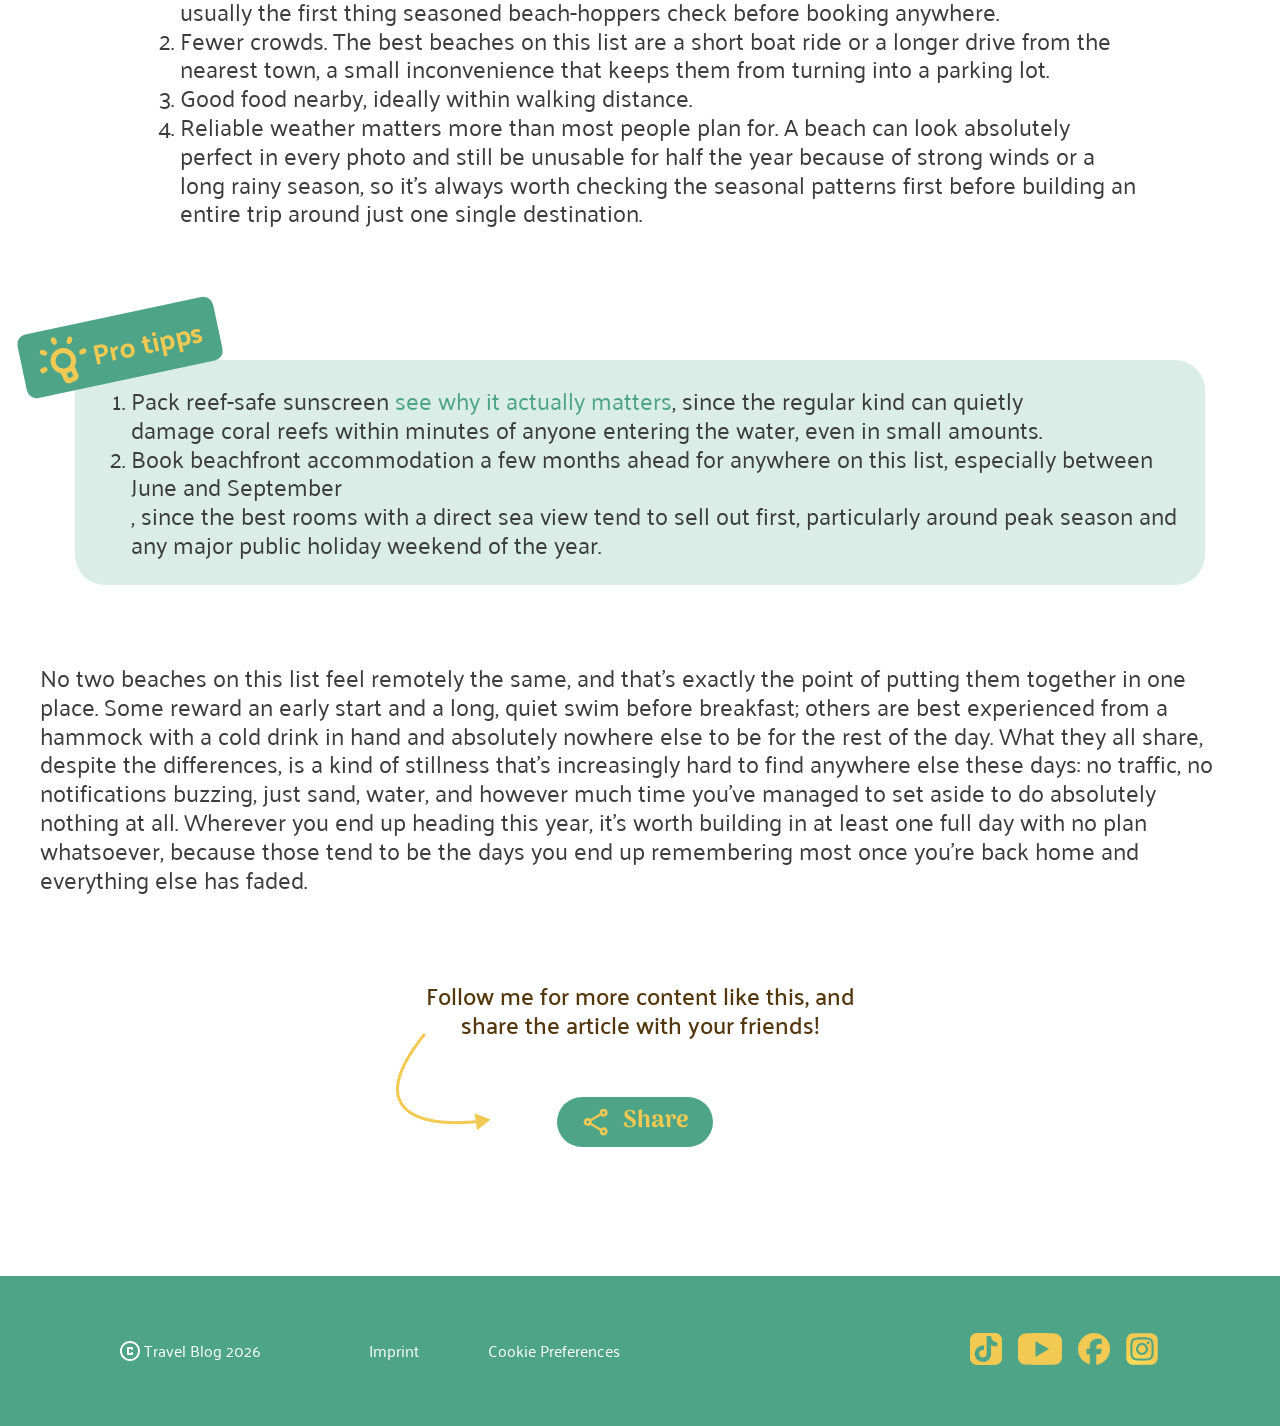
==== commit b01cbc12: "replace lorem text to normal text" ====
--- a/pages/beaches.html
+++ b/pages/beaches.html
@@ -94,29 +94,16 @@
                 </div>
             </section>
 
-            <span class="text carousel-text">Lorem ipsum dolor sit amet consectetur. Egestas a enim vestibulum malesuada. Ante in
-                commodo porta
-                scelerisque turpis gravida semper. Lorem ipsum dolor sit amet consectetur. Egestas a enim vestibulum
-                malesuada. Eta scelerisque turpis gravida semper. Lorem ipsum dolor sit ameta enim vestibulum malesuada.
-                Ante intrew commodo porta scelerisque turpis. ipsum dolor sit amet consectetur. Egestas a enim
-                vestibulum malesuada. Ante in commodo porta scelerisque turpis gravida semper. </span>
+            <span class="text carousel-text">From the powder-white sands of the Maldives to the dramatic volcanic cliffs of Santorini, this year's list spans every kind of coastline imaginable: quiet lagoons perfect for a slow morning swim, wide open surf breaks for anyone chasing waves, and secluded coves that can only really be reached by boat. Each destination made the cut for a completely different reason, but all five share one thing in common: water clear enough that you can still see your own feet standing in it.</span>
 
             <section class="pages-list">
-                <p>Lorem ipsum dolor sit amet consectetur adipisicing elit. Modi ea esse omnis!!!</p>
+                <p>What actually makes a beach unforgettable? A few things:</p>
 
                 <ol>
-                    <li>Lorem ipsum, dolor sit <strong>sit</strong> consectetur adipisicing elit. Iste dignissimos,
-                        voluptatum perferendis quo id nesciunt, quis alias numquam repellendus debitis eos commodi
-                        sapiente quasi
-                        nobis libero laborum adipisci excepturi? Voluptas.</li>
-                    <li>Lorem ipsum dolor sit amet, <strong>ascasdas</strong> adipisicing elit. Doloremque ipsam ullam
-                        reprehenderit
-                        porro facilis eos quos mollitia,</li>
-                    <li>Lorem ipsum, dolor sit amet consectetur adipisicing elit.</li>
-                    <li><strong>impusman dea</strong> dolor sit amet consectetur adipisicing elit. Iste dignissimos,
-                        voluptatum
-                        perferendis quo id nesciunt, quis alias numquam repellendus debitis eos commodi sapiente quasi
-                        nobis libero laborum adipisci excepturi? Voluptas.</li>
+                    <li>Water clarity matters more than sand color. A beach with visibility down to several meters lets you spot fish, coral, and the occasional sea turtle without ever needing to dive, and it's usually the first thing seasoned beach-hoppers check before booking anywhere.</li>
+                    <li>Fewer crowds. The best beaches on this list are a short boat ride or a longer drive from the nearest town, a small inconvenience that keeps them from turning into a parking lot.</li>
+                    <li>Good food nearby, ideally within walking distance.</li>
+                    <li>Reliable weather matters more than most people plan for. A beach can look absolutely perfect in every photo and still be unusable for half the year because of strong winds or a long rainy season, so it's always worth checking the seasonal patterns first before building an entire trip around just one single destination.</li>
                 </ol>
 
             </section>
@@ -128,29 +115,15 @@
                 </div>
                 <div class="tipp-text">
                     <ol>
-                        <li>Ante in commodo porta scelerisque turpis gravida semper. <a href="">Useful link</a>. Egestas
-                            a enim
-                            <br>vestibulum malesuada. Eta scelerisque turpis gravida semper.
-                        </li>
-                        <li>Lorem ipsum dolor sit ameta enim vestibulum malesuada. Ante intrew commodo porta scelerisque
-                            <br>turpis. ipsum dolor sit amet consectetur. Egestas a enim vestibulum malesuada. Ante in
-                            commodo <br>porta scelerisque turpis gravida semper.
-                        </li>
+                        <li>Pack reef-safe sunscreen <a href="">see why it actually matters</a>, since the regular kind can quietly<br>damage coral reefs within minutes of anyone entering the water, even in small amounts.</li>
+                        <li>Book beachfront accommodation a few months ahead for anywhere on this list, especially between June and September<br>, since the best rooms with a direct sea view tend to sell out first, particularly around peak season and any major public holiday weekend of the year.</li>
                     </ol>
 
                 </div>
 
             </section>
 
-            <span class="text">orem ipsum dolor sit amet consectetur. Egestas a enim vestibulum malesuada. Ante in
-                commodo porta
-                scelerisque turpis gravida semper. Lorem ipsum dolor sit amet consectetur. Egestas a enim vestibulum
-                malesuada. Eta scelerisque turpis gravida semper. Lorem ipsum dolor sit amet consectetur.
-                Egestas a enim vestibulum malesuada. Ante in commodo porta scelerisque turpis gravida semper. Lorem
-                ipsum dolor sit amet consectetur. Egestas a enim vestibulum malesuada. Ante in commodo porta scelerisque
-                turpis gravida semper. Lorem ipsum dolor sit ameta enim vestibulum malesuada. Antenes intrew commodo
-                porta scelerisque turpis. ipsum dolor sit ametert consectetur. Egestas a enim vestibulum malesuada. Ante
-                in comm odo porta scelerisque turpis gravida semper. </span>
+            <span class="text">No two beaches on this list feel remotely the same, and that's exactly the point of putting them together in one place. Some reward an early start and a long, quiet swim before breakfast; others are best experienced from a hammock with a cold drink in hand and absolutely nowhere else to be for the rest of the day. What they all share, despite the differences, is a kind of stillness that's increasingly hard to find anywhere else these days: no traffic, no notifications buzzing, just sand, water, and however much time you've managed to set aside to do absolutely nothing at all. Wherever you end up heading this year, it's worth building in at least one full day with no plan whatsoever, because those tend to be the days you end up remembering most once you're back home and everything else has faded.</span>
 
             <section class="pages-share">
                 <p>Follow me for more content like this, and <br>share the article with your friends!</p>
@@ -202,7 +175,12 @@
             </div>
         </section>
     </footer>
-
+    <nav class="mobile-nav" aria-label="Mobile">
+        <a href="../index.html" aria-label="Home"><img src="../assets/icons/nav-home.svg" alt=""></a>
+        <a href="../index.html#highlights" aria-label="Highlights"><img src="../assets/icons/nav-highlights.svg" alt=""></a>
+        <a href="../index.html#faq" aria-label="FAQ"><img src="../assets/icons/nav-faq.svg" alt=""></a>
+        <a href="../index.html#contact" aria-label="Contact"><img src="../assets/icons/nav-contact.svg" alt=""></a>
+    </nav>
 </body>
 
 </html>
--- a/pages/pages.css
+++ b/pages/pages.css
@@ -308,4 +308,126 @@
     line-height: 120%;
     text-align: center;
     color: var(--braun)
+}
+
+@media screen and (max-width: 375px) {
+    html {
+        font-size: 12px;
+    }
+
+    article {
+        width: 100%;
+        max-width: 335px;
+        gap: 40px;
+    }
+
+    header>section {
+        width: 100%;
+        flex-direction: column;
+        gap: 24px;
+    }
+
+    header>section>div {
+        width: 100%;
+        gap: 24px;
+    }
+
+    .article-header-info ul {
+        flex-wrap: wrap;
+        gap: 12px 20px;
+        font-size: 0.875rem;
+    }
+
+    .article-header-info li img {
+        width: 20px;
+        height: 20px;
+    }
+
+    .article-header-text h1 {
+        font-size: 3.5rem;
+    }
+
+    section aside {
+        width: 100%;
+        padding: 20px 16px 24px;
+        border-radius: 30px;
+    }
+
+    aside img {
+        width: 140px;
+        height: 140px;
+        object-fit: cover;
+        border-radius: 50%;
+    }
+
+    .author h4 {
+        color: var(--braun);
+    }
+
+    .text,
+    .pages-list,
+    .header-text {
+        font-size: 1rem;
+        max-width: 100%;
+    }
+
+    .pages-list {
+        gap: 12px;
+    }
+
+    .tipp {
+        max-width: 100%;
+        max-height: none;
+    }
+
+    .pro-tipp {
+        width: 160px;
+        height: 52px;
+        margin-left: 8px;
+        margin-bottom: -16px;
+        transform: rotate(-10deg);
+    }
+
+    .pro-tipp img {
+        width: 36px;
+        height: 36px;
+    }
+
+    .tipp-text {
+        width: 100%;
+        font-size: 1rem;
+        padding: 28px 16px 20px;
+    }
+
+    .tipp-text br {
+        display: none;
+    }
+
+    h4 {
+        font-size: 1.25rem;
+    }
+
+    .pages-share {
+        gap: 24px;
+    }
+
+    .pages-share>p {
+        font-size: 1.125rem;
+    }
+
+    .pages-share>p br {
+        display: none;
+    }
+
+    .pages-share>img {
+        left: -16px;
+        bottom: 32px;
+        width: 50px;
+    }
+
+    .share-button-green {
+        height: 44px;
+        padding: 0 20px;
+    }
+
 }
--- a/style.css
+++ b/style.css
@@ -47,7 +47,6 @@
     display: inline-block;
 }
 
-
 .Highlights-nav:hover {
     background-image: url(./assets/icons/nav-hover1.svg);
     background-repeat: no-repeat;
@@ -80,6 +79,7 @@
     background-position-y: center;
     background-position-x: 200px;
     overflow: hidden;
+    position: relative;
 }
 
 .hero-container {
@@ -322,6 +322,16 @@
     letter-spacing: 0%;
 }
 
+
+.slider-link {
+    display: block;
+    width: 100%;
+    height: 100%;
+    text-decoration: none;
+    color: inherit;
+}
+
+
 .slider-text p {
     font-family: var(--normal-text);
     font-weight: 400;
@@ -329,14 +339,6 @@
     line-height: 110%;
     letter-spacing: 0%;
     color: var(--White-text);
-}
-
-.slider-link {
-    display: block;
-    width: 100%;
-    height: 100%;
-    text-decoration: none;
-    color: inherit;
 }
 
 .highlights-slider input[type="radio"] {
@@ -578,7 +580,7 @@
     text-shadow: 1px 1px 3px rgba(0, 0, 0, 0.4);
 }
 
-footer {
+body>footer {
     background-color: var(--Primary-green);
     height: 150px;
     width: 100%;
@@ -623,4 +625,283 @@
     gap: 16px;
     align-items: center;
 
+}
+
+.mobile-nav {
+    display: none;
+}
+
+@media screen and (max-width: 375px) {
+
+
+    html,
+    body {
+        overflow-x: hidden;
+        width: 100%;
+        max-width: 375px;
+        font-size: 12px;
+    }
+
+    body {
+        padding-bottom: 88px;
+    }
+
+    nav {
+        height: 70px;
+    }
+
+    nav>div {
+        width: 100%;
+        max-width: 375px;
+        padding: 0;
+        gap: 0;
+        justify-content: center;
+    }
+
+    nav img {
+        width: 56px;
+        height: 56px;
+    }
+
+    .nav-bar {
+        display: none;
+    }
+
+    .hero {
+        width: 100%;
+        max-width: 375px;
+        height: 520px;
+        background-position: 25% center;
+        background-size: cover;
+    }
+
+    .hero-container {
+        height: 100%;
+    }
+
+    .img-container,
+    .hero-text-container {
+        display: none;
+    }
+
+    .hero::before {
+        content: "";
+        position: absolute;
+        top: 0;
+        left: 0;
+        width: 210px;
+        height: 300px;
+        background-color: var(--Primary-gelb);
+        border-bottom-right-radius: 210px;
+        z-index: 1;
+        pointer-events: none;
+    }
+
+    .badge {
+        width: 160px;
+        height: 160px;
+        left: 80px;
+        top: 150px;
+        z-index: 2;
+        opacity: 1;
+        animation: none;
+    }
+
+    .badge-logo {
+        width: 52px;
+        height: 52px;
+    }
+
+    .badge-text {
+        width: 130px;
+    }
+
+    main {
+        width: 335px;
+        margin: 48px 20px 64px;
+        gap: 56px;
+    }
+
+    h2 {
+        font-size: 2.5rem;
+    }
+
+    .main-headlines img {
+        width: 32px;
+        height: 32px;
+    }
+
+    .highlights {
+        gap: 24px;
+    }
+
+    .highlights-container1 {
+        padding: 0;
+    }
+
+    .highlights-container1>p {
+        display: none;
+    }
+
+    .highlights-slider {
+        width: 335px;
+        height: 520px;
+        gap: 12px;
+    }
+
+    .Beaches,
+    .Copenhagen,
+    .Pattaya_Pulse,
+    .Mountain_fuji {
+        border-radius: 0 80px 0 0;
+    }
+
+    .slider-text {
+        width: calc(100% - 40px);
+        height: auto;
+        max-height: 230px;
+        overflow: hidden;
+        margin: 36px 16px 0;
+        padding: 12px 16px;
+    }
+
+    .slider-text h3 {
+        font-size: 28px;
+    }
+
+    .slider-text p {
+        font-size: 16px;
+    }
+
+    .slider-text br {
+        display: none;
+    }
+
+    .highlights-slider input[type="radio"] {
+        width: 22px;
+        height: 22px;
+        margin-bottom: 18px;
+    }
+
+    .highlights-slider input[type="radio"]:checked {
+        width: 40px;
+        border-radius: 20px;
+    }
+
+    .FAQ {
+        gap: 32px;
+    }
+
+    .FAQ-question {
+        gap: 16px;
+    }
+
+    details {
+        width: 100%;
+    }
+
+    details[open] {
+        height: auto;
+    }
+
+    summary {
+        gap: 12px;
+        align-items: center;
+    }
+
+    .contact-form {
+        margin: 0;
+        gap: 32px;
+    }
+
+    .contact-header p {
+        display: none;
+    }
+
+    .form-row {
+        flex-direction: column;
+        gap: 32px;
+        padding-bottom: 32px;
+    }
+
+    .form-group {
+        width: 100%;
+        height: auto;
+        gap: 16px;
+    }
+
+    input[type="text"],
+    input[type="email"],
+    textarea {
+        padding: 16px 0;
+    }
+
+    .checkbox-container {
+        height: auto;
+        margin-top: 24px;
+    }
+
+    .checkbox-group {
+        text-align: left;
+    }
+
+    body>footer {
+        height: auto;
+        min-height: 120px;
+        padding: 20px 24px 16px;
+        align-items: flex-end;
+    }
+
+    footer>section {
+        width: 100%;
+        align-items: flex-end;
+    }
+
+    .footer-text {
+        width: auto;
+        flex-direction: column;
+        align-items: flex-start;
+        gap: 6px;
+    }
+
+    .footer-text>div {
+        order: 3;
+        width: auto;
+        align-items: center;
+    }
+
+    .footer-text img {
+        width: 16px;
+    }
+
+    .footer-social-media {
+        width: auto;
+        gap: 12px;
+        padding-bottom: 4px;
+    }
+
+    .footer-social-media img {
+        width: 28px;
+        height: 28px;
+    }
+
+    .mobile-nav {
+        display: flex;
+        position: fixed;
+        bottom: 0;
+        z-index: 50;
+        height: 88px;
+        width: 100%;
+        max-width: 375px;
+        margin: 0 auto;
+        background-color: var(--Primary-gelb);
+        align-items: center;
+        justify-content: space-around;
+        padding: 0 12px;
+    }
+
+    .mobile-nav img {
+        width: 32px;
+        height: 32px;
+    }
 }
--- a/pages/beaches.css
+++ b/pages/beaches.css
@@ -47,5 +47,41 @@
     transform: perspective(250px) rotateY(-20deg) translateX(20px);
 }
 
+@media screen and (max-width: 375px) {
+    .carousel {
+        width: 100%;
+        gap: 24px;
+    }
+
+    .slider {
+        width: 335px;
+        height: 280px;
+        justify-content: flex-start;
+        overflow-x: auto;
+        scroll-snap-type: x mandatory;
+        gap: 12px;
+        padding-right: 40px;
+    }
+
+    .slider_beaches {
+        flex: 0 0 220px;
+        width: 220px;
+        height: 280px;
+        transform: none;
+        border-radius: 24px;
+        box-shadow: -4px 4px 16px rgba(0, 0, 0, 0.2);
+        scroll-snap-align: center;
+    }
+
+    .slider_beaches:hover,
+    .slider_beaches:hover ~ .slider_beaches {
+        transform: none;
+        background-color: transparent;
+    }
+
+    .carousel-text {
+        padding-top: 0;
+    }
+}
 
 
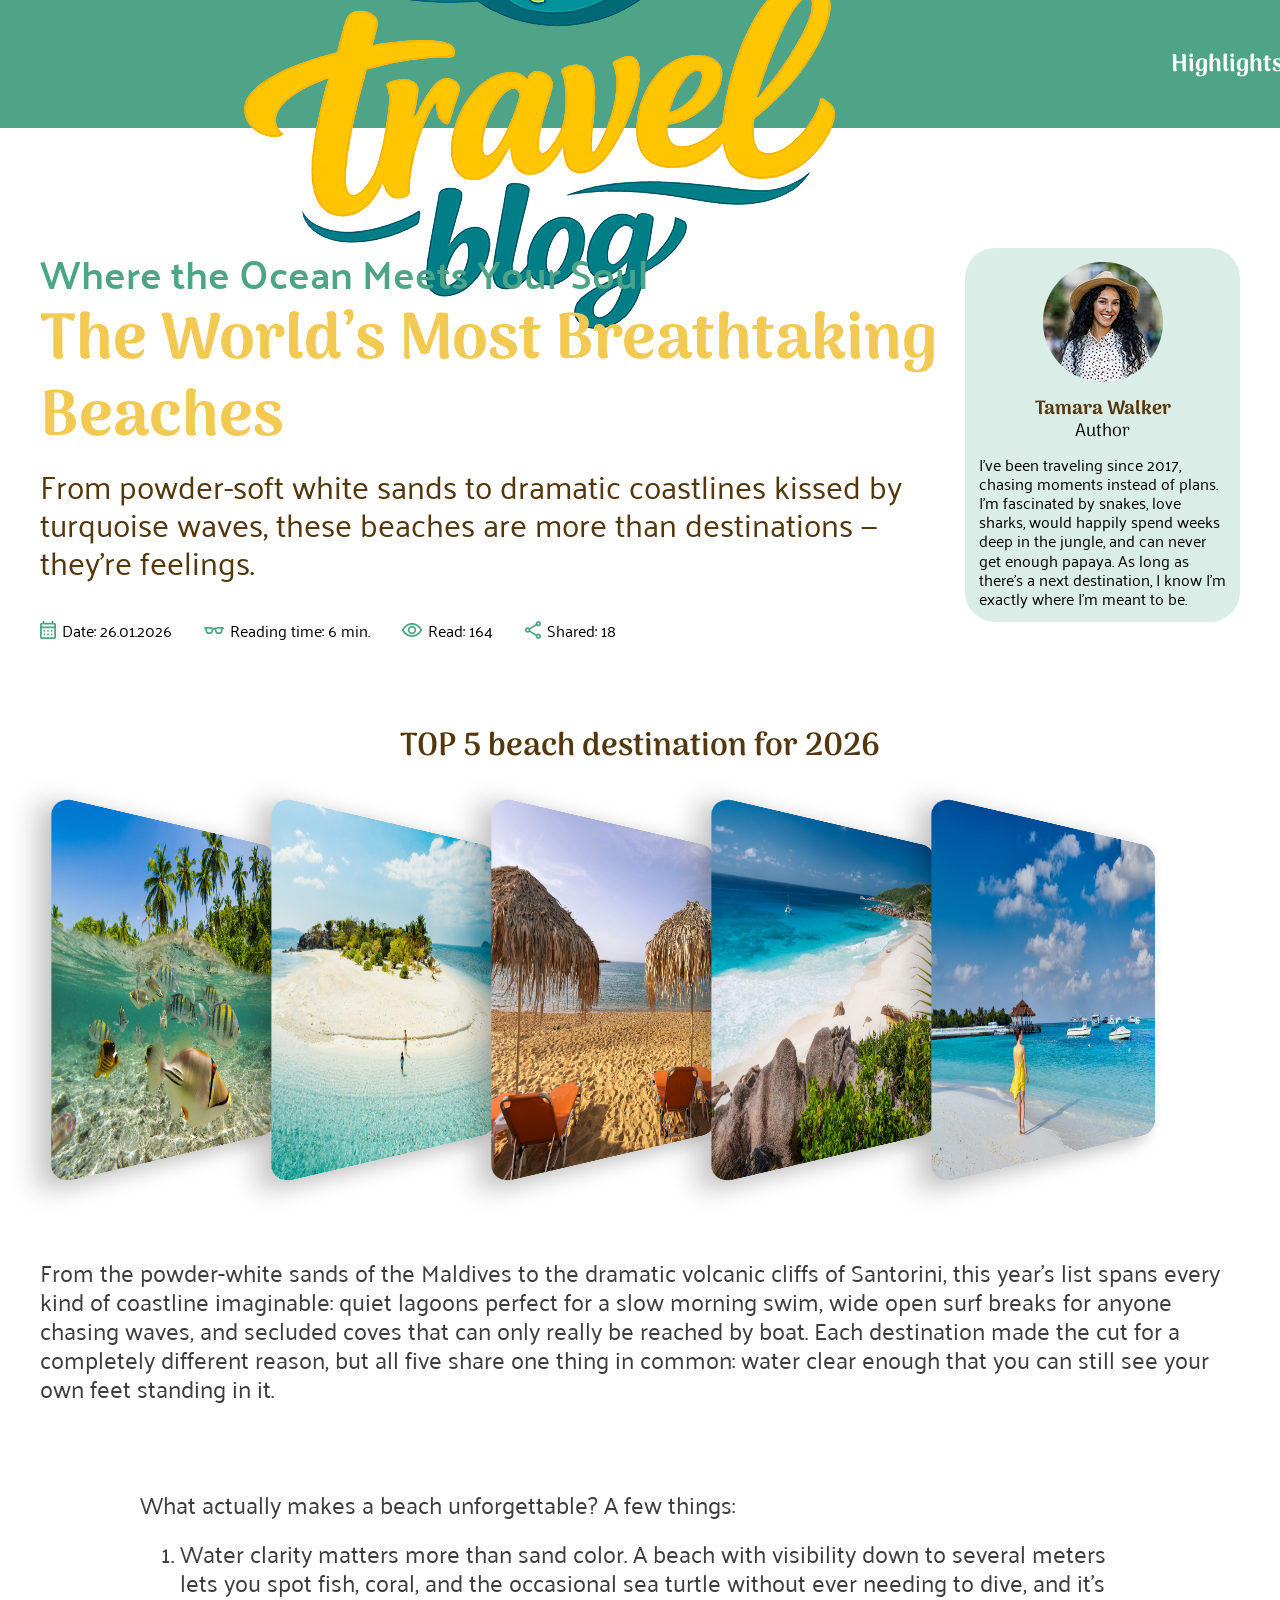
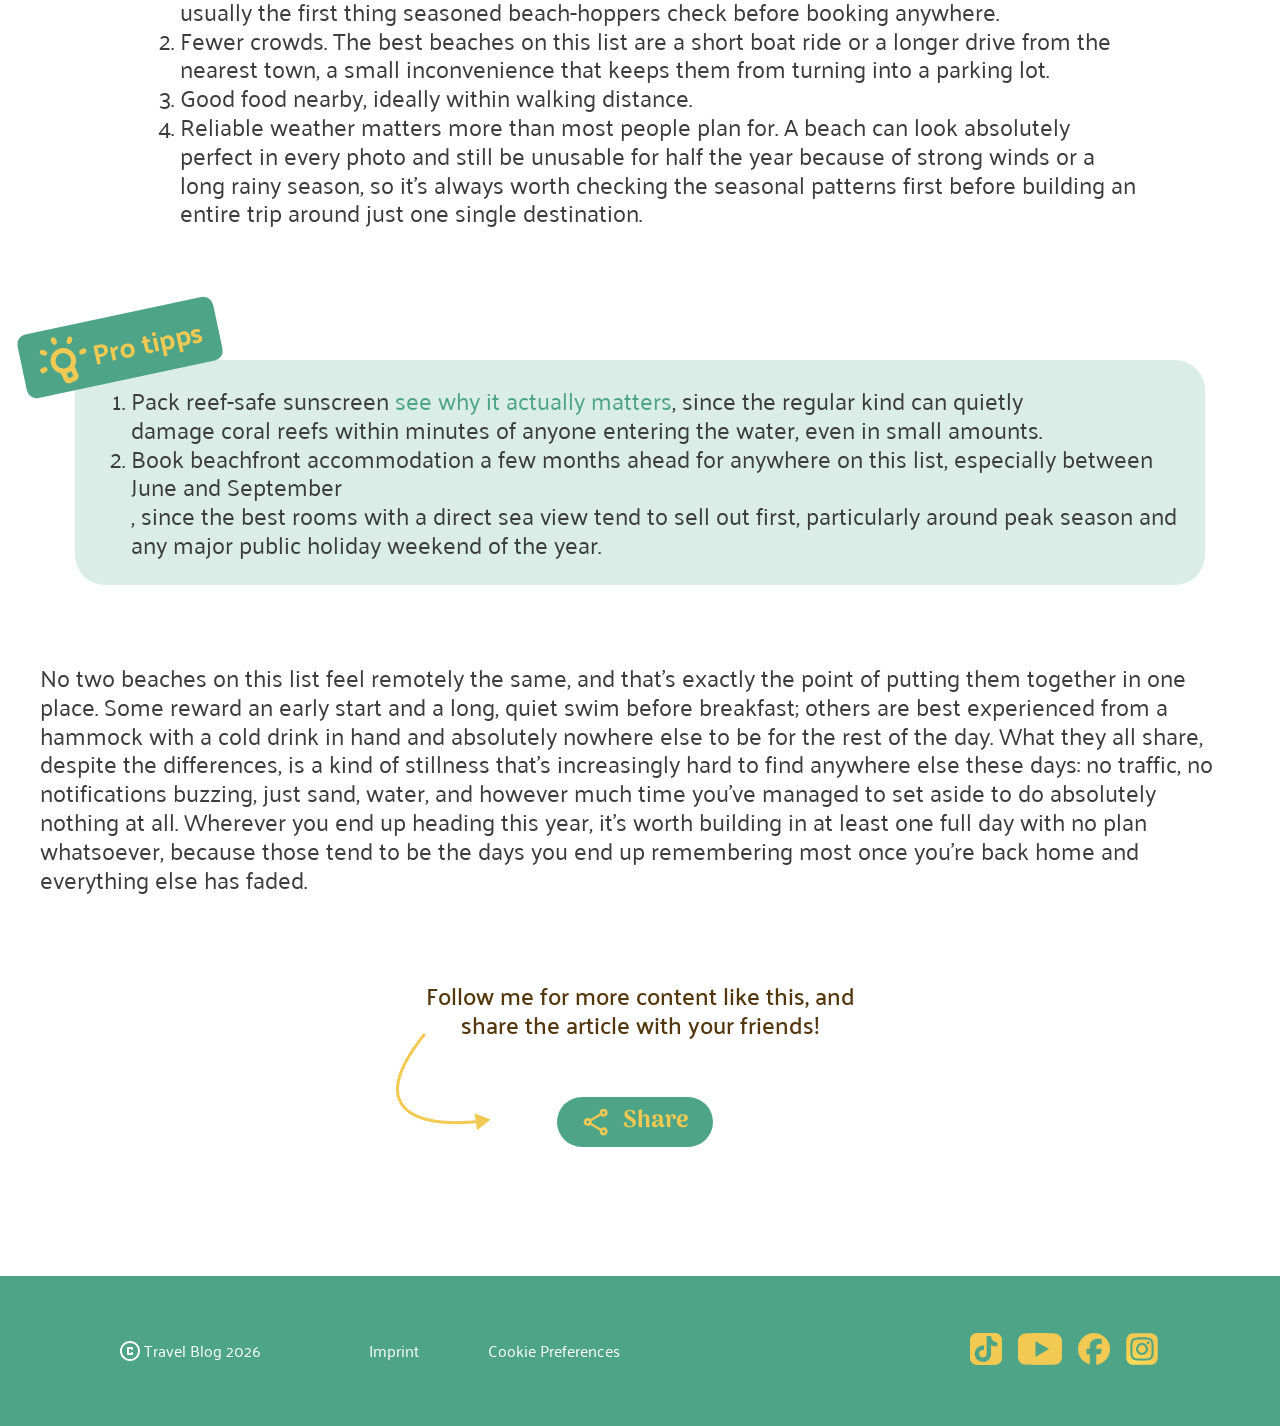
==== commit 7b7316b2: "change logo from svg to png" ====
--- a/pages/beaches.html
+++ b/pages/beaches.html
@@ -5,7 +5,7 @@
     <meta charset="UTF-8">
     <meta name="viewport" content="width=device-width, initial-scale=1.0">
     <title>Beaches</title>
-    <link rel="icon" href="../assets/icons/Blog-logo.svg" type="image/x-icon">
+    <link rel="icon" href="../assets/icons/Blog-logo.png" type="image/x-icon">
     <link rel="stylesheet" href="../font.css">
     <link rel="stylesheet" href="../standard.css">
     <link rel="stylesheet" href="../variabels.css">
@@ -20,7 +20,7 @@
     <header>
         <nav>
             <div>
-                <a href="../index.html"><img src="../assets/icons/Blog-logo.svg" alt="Travel-Blog-logo"></a>
+                <a href="../index.html"><img src="../assets/icons/Blog-logo.png" alt="Travel-Blog-logo"></a>
                 <div class="nav-bar">
                     <a class="Highlights-nav" href="../index.html">Highlights</a>
                     <a class="FAQ-nav" href="../index.html">FAQ</a>
--- a/pages/pages.css
+++ b/pages/pages.css
@@ -310,19 +310,57 @@
     color: var(--braun)
 }
 
-@media screen and (max-width: 375px) {
-    html {
-        font-size: 12px;
-    }
-
+@media screen and (max-width: 1024px) {
     article {
         width: 100%;
-        max-width: 335px;
-        gap: 40px;
+        max-width: 100%;
+        gap: 64px;
     }
 
     header>section {
         width: 100%;
+        gap: 24px;
+    }
+
+    header>section>div {
+        width: min(640px, calc(100% - 284px));
+    }
+
+    .article-header-text h1 {
+        font-size: 3.25rem;
+    }
+
+    .article-header-text p {
+        font-size: 1.5rem;
+    }
+
+    .article-header-info ul {
+        flex-wrap: wrap;
+        gap: 16px 24px;
+    }
+
+    .text,
+    .pages-list,
+    .header-text {
+        max-width: 100%;
+    }
+
+    .tipp {
+        max-width: 100%;
+        max-height: none;
+    }
+
+    .tipp-text {
+        width: 100%;
+    }
+}
+
+@media screen and (max-width: 768px) {
+    article {
+        gap: 48px;
+    }
+
+    header>section {
         flex-direction: column;
         gap: 24px;
     }
@@ -332,9 +370,18 @@
         gap: 24px;
     }
 
+    .article-header-text h3 {
+        font-size: 1.75rem;
+    }
+
+    .article-header-text h1 {
+        font-size: 2.75rem;
+    }
+
     .article-header-info ul {
-        flex-wrap: wrap;
-        gap: 12px 20px;
+        display: grid;
+        grid-template-columns: 1fr 1fr;
+        gap: 12px 16px;
         font-size: 0.875rem;
     }
 
@@ -343,14 +390,9 @@
         height: 20px;
     }
 
-    .article-header-text h1 {
-        font-size: 3.5rem;
-    }
-
     section aside {
         width: 100%;
         padding: 20px 16px 24px;
-        border-radius: 30px;
     }
 
     aside img {
@@ -367,35 +409,32 @@
     .text,
     .pages-list,
     .header-text {
-        font-size: 1rem;
-        max-width: 100%;
+        font-size: 1.125rem;
     }
 
     .pages-list {
         gap: 12px;
     }
 
-    .tipp {
-        max-width: 100%;
-        max-height: none;
-    }
-
     .pro-tipp {
-        width: 160px;
-        height: 52px;
+        width: 170px;
+        height: 56px;
         margin-left: 8px;
         margin-bottom: -16px;
         transform: rotate(-10deg);
     }
 
     .pro-tipp img {
-        width: 36px;
-        height: 36px;
+        width: 40px;
+        height: 40px;
+    }
+
+    .pro-tipp p {
+        font-size: 1.5rem;
     }
 
     .tipp-text {
-        width: 100%;
-        font-size: 1rem;
+        font-size: 1.125rem;
         padding: 28px 16px 20px;
     }
 
@@ -404,7 +443,7 @@
     }
 
     h4 {
-        font-size: 1.25rem;
+        font-size: 1.5rem;
     }
 
     .pages-share {
@@ -412,7 +451,7 @@
     }
 
     .pages-share>p {
-        font-size: 1.125rem;
+        font-size: 1.25rem;
     }
 
     .pages-share>p br {
@@ -420,14 +459,71 @@
     }
 
     .pages-share>img {
-        left: -16px;
-        bottom: 32px;
-        width: 50px;
+        left: -8px;
+        bottom: 28px;
+        width: 48px;
+    }
+}
+
+@media screen and (max-width: 320px) {
+    article {
+        gap: 36px;
+    }
+
+    .article-header-text h1 {
+        font-size: 2.25rem;
+    }
+
+    .article-header-text h3 {
+        font-size: 1.25rem;
+    }
+
+    .article-header-text p {
+        font-size: 1rem;
+    }
+
+    section aside {
+        padding: 16px 12px 20px;
+        border-radius: 24px;
+    }
+
+    aside img {
+        width: 112px;
+        height: 112px;
+    }
+
+    .text,
+    .pages-list,
+    .header-text,
+    .tipp-text {
+        font-size: 1rem;
+    }
+
+    .pro-tipp {
+        width: 140px;
+        height: 48px;
+        margin-left: 0;
+    }
+
+    .pro-tipp img {
+        width: 32px;
+        height: 32px;
+    }
+
+    .pro-tipp p {
+        font-size: 1.25rem;
+    }
+
+    h4 {
+        font-size: 1.125rem;
+    }
+
+    .pages-share>p {
+        font-size: 1rem;
     }
 
     .share-button-green {
         height: 44px;
-        padding: 0 20px;
-    }
-
+        padding: 0 16px;
+    }
 }
--- a/style.css
+++ b/style.css
@@ -17,6 +17,7 @@
     width: 100%;
     display: flex;
     align-items: center;
+    justify-content: center;
 }
 
 
@@ -423,6 +424,7 @@
     margin: 4px 10px;
     padding: 4px 10px;
     border-radius: 5px;
+    font-family: var(--normal-text);
 }
 
 .contact-form {
@@ -497,6 +499,7 @@
     display: block;
     height: 68px;
     background: transparent;
+    overflow: hidden;
 }
 
 
@@ -631,51 +634,70 @@
     display: none;
 }
 
-@media screen and (max-width: 375px) {
-
+.legal {
+    width: 100%;
+    max-width: 900px;
+    display: flex;
+    flex-direction: column;
+    gap: 24px;
+    font-family: var(--normal-text);
+    font-weight: 400;
+    font-size: 1.25rem;
+    line-height: 140%;
+    color: var(--pages-text);
+}
+
+.legal h1 {
+    font-family: var(--headings);
+    font-weight: 700;
+    font-size: 3rem;
+    color: var(--Primary-gelb);
+}
+
+.legal h2 {
+    font-size: 1.75rem;
+}
+
+
+
+@media screen and (min-width:1600px) {
+    nav>div {
+        padding: 0px 0px;
+    }
+}
+
+@media screen and (max-width: 1024px) {
 
     html,
     body {
         overflow-x: hidden;
         width: 100%;
-        max-width: 375px;
-        font-size: 12px;
-    }
-
-    body {
-        padding-bottom: 88px;
+        max-width: 100%;
     }
 
     nav {
-        height: 70px;
+        height: 96px;
     }
 
     nav>div {
         width: 100%;
-        max-width: 375px;
-        padding: 0;
-        gap: 0;
-        justify-content: center;
-    }
-
-    nav img {
-        width: 56px;
-        height: 56px;
+        max-width: 1024px;
+        padding: 0 40px;
+        gap: 48px;
     }
 
     .nav-bar {
-        display: none;
+        gap: 40px;
     }
 
     .hero {
         width: 100%;
-        max-width: 375px;
-        height: 520px;
-        background-position: 25% center;
-        background-size: cover;
+        max-width: 100%;
+        background-position: 40% center;
     }
 
     .hero-container {
+        max-width: 100%;
         height: 100%;
     }
 
@@ -689,18 +711,142 @@
         position: absolute;
         top: 0;
         left: 0;
-        width: 210px;
+        width: 420px;
+        height: 420px;
+        background-color: var(--Primary-gelb);
+        border-bottom-right-radius: 420px;
+        z-index: 1;
+        pointer-events: none;
+    }
+
+    .badge {
+        width: 150px;
+        height: 150px;
+        left: 250px;
+        top: 200px;
+        z-index: 2;
+        opacity: 1;
+        animation: none;
+    }
+
+    main {
+        width: calc(100% - 80px);
+        max-width: 944px;
+        margin: 80px 40px;
+        gap: 80px;
+    }
+
+    h2 {
+        font-size: 2.75rem;
+    }
+
+    .highlights-container1 {
+        padding: 0 24px;
+    }
+
+    .highlights-slider {
+        width: 100%;
+        height: 440px;
+    }
+
+    .slider-text {
+        width: calc(100% - 48px);
+        height: auto;
+        margin: 40px 24px 0;
+    }
+
+    .slider-text h3 {
+        font-size: 36px;
+    }
+
+    .slider-text p {
+        font-size: 20px;
+    }
+
+    details {
+        width: 100%;
+    }
+
+    details[open] {
+        height: auto;
+        min-height: 120px;
+    }
+
+    .contact-form {
+        margin: 0;
+    }
+
+    .form-group {
+        width: calc(50% - 16px);
+    }
+
+    body>footer {
+        padding: 0 40px;
+    }
+
+    footer>section {
+        width: 100%;
+        max-width: 1024px;
+    }
+}
+
+@media screen and (max-width: 768px) {
+    html {
+        font-size: 14px;
+        scroll-padding-bottom: 88px;
+    }
+
+    body {
+        padding-bottom: 80px;
+
+    }
+
+    nav {
+        height: 80px;
+    }
+
+    nav>div {
+        padding: 0;
+        gap: 0;
+        justify-content: center;
+    }
+
+    nav img {
+        width: 56px;
+        height: 56px;
+    }
+
+    .nav-bar {
+        display: none;
+    }
+
+    .hero {
+        height: 420px;
+        background-position: 30% center;
+    }
+
+    .img-container,
+    .hero-text-container {
+        display: none;
+    }
+
+    .hero::before {
+        content: "";
+        position: absolute;
+        top: 0;
+        left: 0;
+        width: 280px;
         height: 300px;
         background-color: var(--Primary-gelb);
-        border-bottom-right-radius: 210px;
+        border-bottom-right-radius: 280px;
         z-index: 1;
         pointer-events: none;
     }
 
     .badge {
-        width: 160px;
-        height: 160px;
-        left: 80px;
+        width: 140px;
+        height: 140px;
+        left: 100px;
         top: 150px;
         z-index: 2;
         opacity: 1;
@@ -708,18 +854,19 @@
     }
 
     .badge-logo {
-        width: 52px;
-        height: 52px;
+        width: 44px;
+        height: 44px;
     }
 
     .badge-text {
-        width: 130px;
+        width: 112px;
     }
 
     main {
-        width: 335px;
-        margin: 48px 20px 64px;
-        gap: 56px;
+        width: calc(100% - 64px);
+        max-width: 704px;
+        margin: 56px 32px 72px;
+        gap: 64px;
     }
 
     h2 {
@@ -732,20 +879,15 @@
     }
 
     .highlights {
-        gap: 24px;
+        gap: 32px;
     }
 
     .highlights-container1 {
         padding: 0;
     }
 
-    .highlights-container1>p {
-        display: none;
-    }
-
     .highlights-slider {
-        width: 335px;
-        height: 520px;
+        height: 400px;
         gap: 12px;
     }
 
@@ -758,10 +900,9 @@
 
     .slider-text {
         width: calc(100% - 40px);
-        height: auto;
-        max-height: 230px;
+        max-height: 220px;
         overflow: hidden;
-        margin: 36px 16px 0;
+        margin: 32px 16px 0;
         padding: 12px 16px;
     }
 
@@ -783,39 +924,22 @@
         margin-bottom: 18px;
     }
 
-    .highlights-slider input[type="radio"]:checked {
-        width: 40px;
-        border-radius: 20px;
-    }
-
     .FAQ {
         gap: 32px;
     }
 
     .FAQ-question {
         gap: 16px;
-    }
-
-    details {
-        width: 100%;
-    }
-
-    details[open] {
-        height: auto;
     }
 
     summary {
         gap: 12px;
         align-items: center;
+        font-size: 1.25rem;
     }
 
     .contact-form {
-        margin: 0;
-        gap: 32px;
-    }
-
-    .contact-header p {
-        display: none;
+        gap: 40px;
     }
 
     .form-row {
@@ -834,6 +958,7 @@
     input[type="email"],
     textarea {
         padding: 16px 0;
+        font-size: 1.125rem;
     }
 
     .checkbox-container {
@@ -841,15 +966,11 @@
         margin-top: 24px;
     }
 
-    .checkbox-group {
-        text-align: left;
-    }
-
     body>footer {
         height: auto;
         min-height: 120px;
-        padding: 20px 24px 16px;
-        align-items: flex-end;
+        padding: 20px;
+        align-items: center;
     }
 
     footer>section {
@@ -889,19 +1010,158 @@
         display: flex;
         position: fixed;
         bottom: 0;
+        left: 0;
         z-index: 50;
-        height: 88px;
+        height: 80px;
         width: 100%;
-        max-width: 375px;
-        margin: 0 auto;
         background-color: var(--Primary-gelb);
         align-items: center;
         justify-content: space-around;
-        padding: 0 12px;
+        padding: 0 16px;
     }
 
     .mobile-nav img {
         width: 32px;
         height: 32px;
     }
+}
+
+@media screen and (max-width: 320px) {
+    html {
+        font-size: 12px;
+    }
+
+    body {
+        padding-bottom: 72px;
+
+    }
+
+    nav {
+        height: 70px;
+    }
+
+    nav>div {
+        width: 100%;
+        padding: 0;
+        gap: 0;
+        justify-content: center;
+    }
+
+    nav img {
+        width: 56px;
+        height: 56px;
+    }
+
+    .nav-bar {
+        display: none;
+    }
+
+    .hero {
+        height: 480px;
+        background-position: 25% center;
+    }
+
+    .hero::before {
+        width: 180px;
+        height: 260px;
+        border-bottom-right-radius: 180px;
+    }
+
+    .badge {
+        width: 132px;
+        height: 132px;
+        left: 48px;
+        top: 110px;
+    }
+
+    .badge-logo {
+        width: 40px;
+        height: 40px;
+    }
+
+    .badge-text {
+        width: 104px;
+    }
+
+    main {
+        width: calc(100% - 32px);
+        margin: 40px 16px 56px;
+        gap: 48px;
+    }
+
+    h2 {
+        font-size: 2rem;
+    }
+
+    .highlights-container1>p {
+        display: none;
+    }
+
+    .highlights-slider {
+        height: 360px;
+    }
+
+    .slider-text h3 {
+        font-size: 22px;
+    }
+
+    .slider-text p {
+        font-size: 14px;
+    }
+
+    .contact-header p {
+        display: none;
+    }
+
+    .checkbox-group {
+        font-size: 0.875rem;
+    }
+
+    body>footer {
+        padding: 16px 16px 12px;
+    }
+
+    .footer-text {
+        flex-direction: column;
+        align-items: flex-start;
+        gap: 6px;
+    }
+
+    .footer-text>div {
+        order: 3;
+        align-items: center;
+    }
+
+    .footer-text img {
+        width: 16px;
+    }
+
+    .footer-social-media {
+        gap: 10px;
+        padding-bottom: 4px;
+    }
+
+    .footer-social-media img {
+        width: 24px;
+        height: 24px;
+    }
+
+    .mobile-nav {
+        display: flex;
+        position: fixed;
+        bottom: 0;
+        left: 0;
+        z-index: 50;
+        height: 72px;
+        width: 100%;
+        background-color: var(--Primary-gelb);
+        align-items: center;
+        justify-content: space-around;
+        padding: 0 8px;
+    }
+
+    .mobile-nav img {
+        width: 28px;
+        height: 28px;
+    }
 }
--- a/pages/beaches.css
+++ b/pages/beaches.css
@@ -47,29 +47,29 @@
     transform: perspective(250px) rotateY(-20deg) translateX(20px);
 }
 
-@media screen and (max-width: 375px) {
+@media screen and (max-width: 1024px) {
     .carousel {
         width: 100%;
-        gap: 24px;
+        max-width: 100%;
+        gap: 40px;
     }
 
     .slider {
-        width: 335px;
+        width: 100%;
         height: 280px;
         justify-content: flex-start;
         overflow-x: auto;
         scroll-snap-type: x mandatory;
         gap: 12px;
-        padding-right: 40px;
+        padding-right: 24px;
     }
 
     .slider_beaches {
-        flex: 0 0 220px;
-        width: 220px;
-        height: 280px;
+        flex: 0 0 180px;
+        width: 180px;
+        height: 260px;
         transform: none;
-        border-radius: 24px;
-        box-shadow: -4px 4px 16px rgba(0, 0, 0, 0.2);
+        border-radius: 16px;
         scroll-snap-align: center;
     }
 
@@ -78,10 +78,43 @@
         transform: none;
         background-color: transparent;
     }
+}
+
+@media screen and (max-width: 768px) {
+    .carousel {
+        gap: 24px;
+    }
+
+    .slider {
+        height: 280px;
+    }
+
+    .slider_beaches {
+        flex: 0 0 200px;
+        width: 200px;
+        height: 280px;
+        border-radius: 24px;
+        box-shadow: -4px 4px 16px rgba(0, 0, 0, 0.2);
+    }
 
     .carousel-text {
         padding-top: 0;
     }
 }
 
+@media screen and (max-width: 320px) {
+    .slider {
+        height: 220px;
+        gap: 8px;
+        padding-right: 16px;
+    }
 
+    .slider_beaches {
+        flex: 0 0 160px;
+        width: 160px;
+        height: 220px;
+        border-radius: 16px;
+    }
+}
+
+
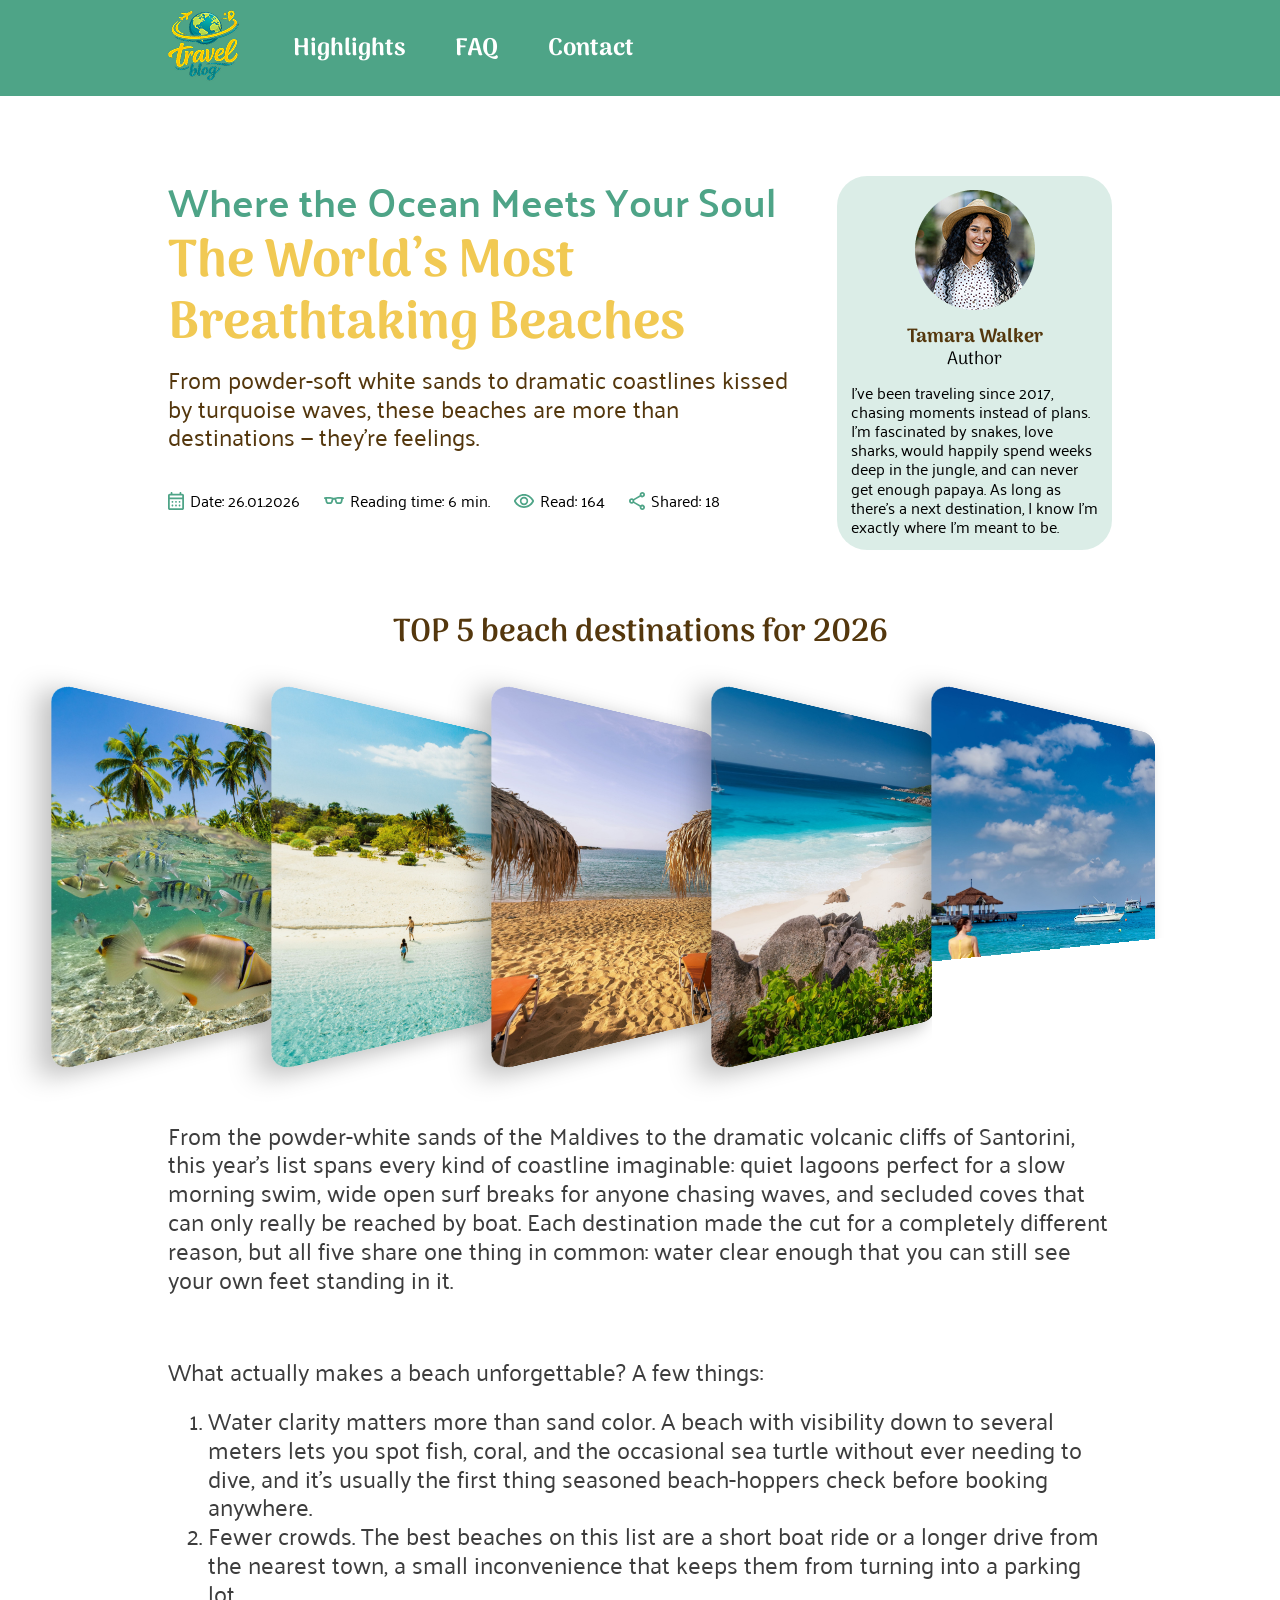
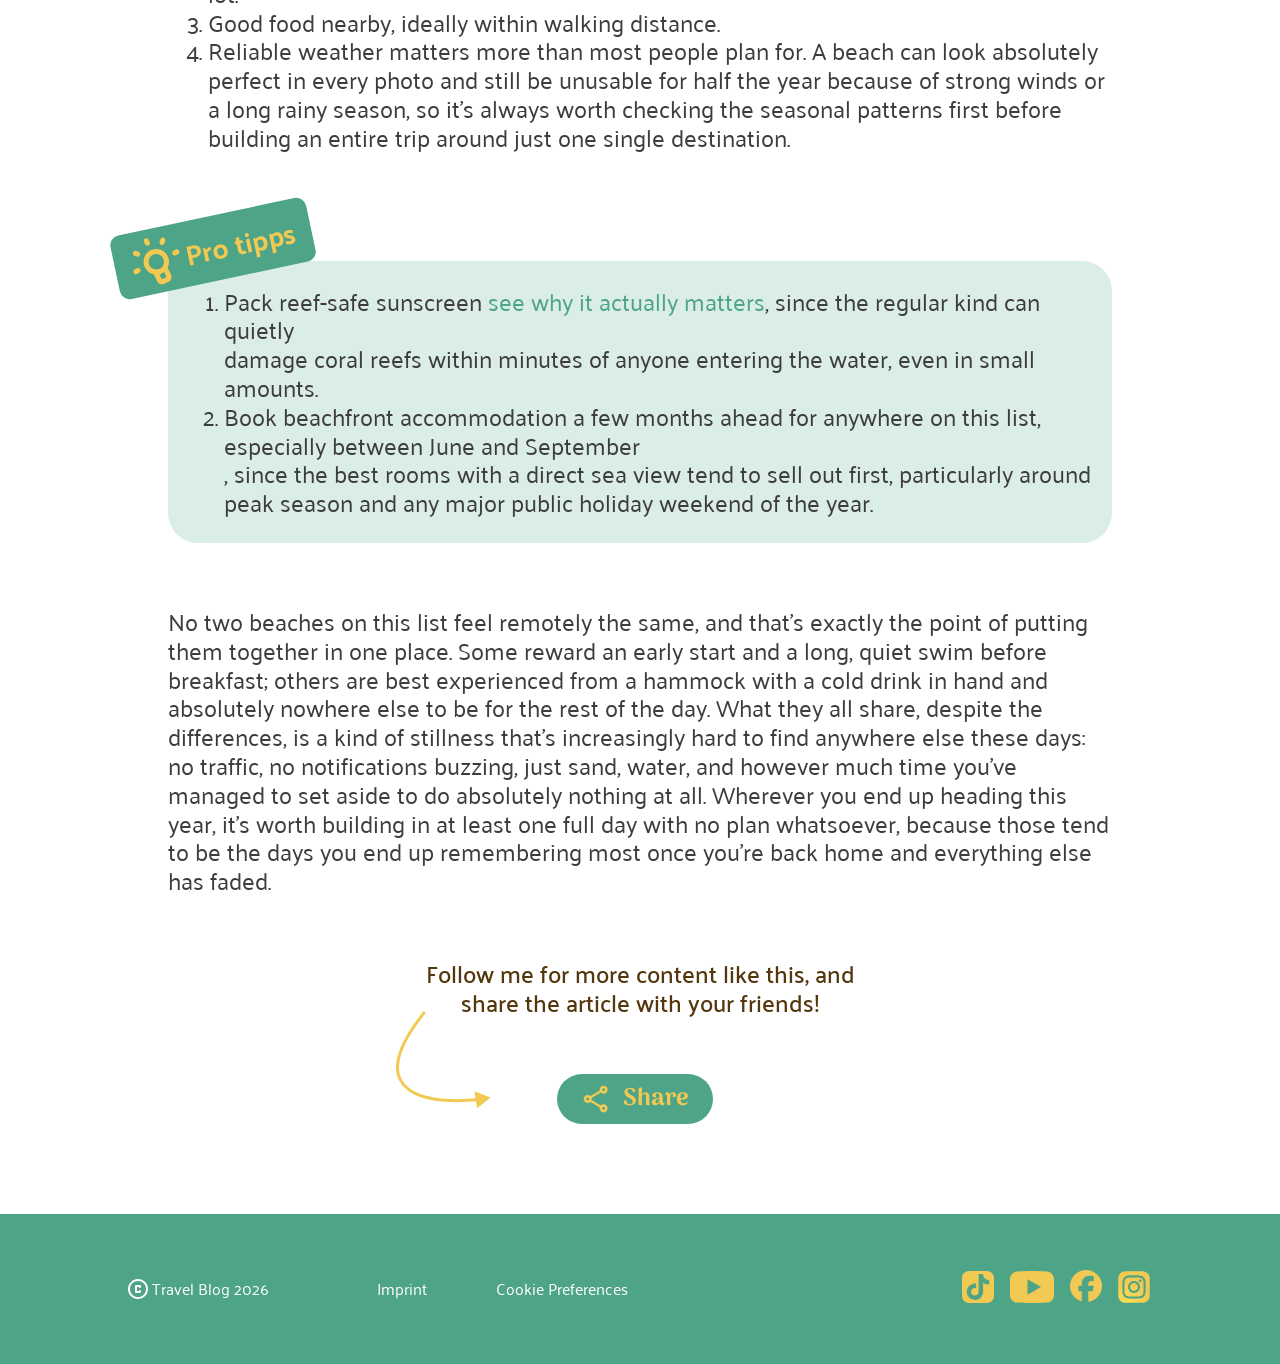
==== commit af5b7f1d: "fix media Quary" ====
--- a/pages/beaches.html
+++ b/pages/beaches.html
@@ -83,27 +83,64 @@
                 </section>
             </header>
             <section class="carousel">
-                <h4>TOP 5 beach destination for 2026</h4>
+                <h4>TOP 5 beach destinations for 2026</h4>
 
                 <div class="slider">
-                    <img class="slider_beaches" src="../assets/img/carousel_1.jpg" alt="">
-                    <img class="slider_beaches" src="../assets/img/carousel_2.jpg" alt="">
-                    <img class="slider_beaches" src="../assets/img/carousel_3.jpg" alt="">
-                    <img class="slider_beaches" src="../assets/img/carousel_4.jpg" alt="">
-                    <img class="slider_beaches" src="../assets/img/carousel_5.jpg" alt="">
-                </div>
-            </section>
-
-            <span class="text carousel-text">From the powder-white sands of the Maldives to the dramatic volcanic cliffs of Santorini, this year's list spans every kind of coastline imaginable: quiet lagoons perfect for a slow morning swim, wide open surf breaks for anyone chasing waves, and secluded coves that can only really be reached by boat. Each destination made the cut for a completely different reason, but all five share one thing in common: water clear enough that you can still see your own feet standing in it.</span>
+                    <input type="radio" name="beach-slide" id="bs1" checked>
+                    <input type="radio" name="beach-slide" id="bs2">
+                    <input type="radio" name="beach-slide" id="bs3">
+                    <input type="radio" name="beach-slide" id="bs4">
+                    <input type="radio" name="beach-slide" id="bs5">
+
+                    <div class="slider-stage">
+                        <label class="slide slider_beaches" for="bs1">
+                            <img src="../assets/img/carousel_1.jpg" alt="Maldives lagoon">
+                        </label>
+                        <label class="slide slider_beaches" for="bs2">
+                            <img src="../assets/img/carousel_2.jpg" alt="Tropical island beach">
+                        </label>
+                        <label class="slide slider_beaches" for="bs3">
+                            <img src="../assets/img/carousel_3.jpg" alt="Beach with straw umbrellas">
+                        </label>
+                        <label class="slide slider_beaches" for="bs4">
+                            <img src="../assets/img/carousel_4.jpg" alt="Turquoise coastline">
+                        </label>
+                        <label class="slide slider_beaches" for="bs5">
+                            <img src="../assets/img/carousel_5.jpg" alt="Woman walking on the beach">
+                        </label>
+                    </div>
+
+                    <div class="carousel-nav" role="tablist" aria-label="Beach slides">
+                        <label for="bs1"><span class="visually-hidden">Slide 1</span></label>
+                        <label for="bs2"><span class="visually-hidden">Slide 2</span></label>
+                        <label for="bs3"><span class="visually-hidden">Slide 3</span></label>
+                        <label for="bs4"><span class="visually-hidden">Slide 4</span></label>
+                        <label for="bs5"><span class="visually-hidden">Slide 5</span></label>
+                    </div>
+                </div>
+            </section>
+
+            <span class="text carousel-text">From the powder-white sands of the Maldives to the dramatic volcanic cliffs
+                of Santorini, this year's list spans every kind of coastline imaginable: quiet lagoons perfect for a
+                slow morning swim, wide open surf breaks for anyone chasing waves, and secluded coves that can only
+                really be reached by boat. Each destination made the cut for a completely different reason, but all five
+                share one thing in common: water clear enough that you can still see your own feet standing in
+                it.</span>
 
             <section class="pages-list">
                 <p>What actually makes a beach unforgettable? A few things:</p>
 
                 <ol>
-                    <li>Water clarity matters more than sand color. A beach with visibility down to several meters lets you spot fish, coral, and the occasional sea turtle without ever needing to dive, and it's usually the first thing seasoned beach-hoppers check before booking anywhere.</li>
-                    <li>Fewer crowds. The best beaches on this list are a short boat ride or a longer drive from the nearest town, a small inconvenience that keeps them from turning into a parking lot.</li>
+                    <li>Water clarity matters more than sand color. A beach with visibility down to several meters lets
+                        you spot fish, coral, and the occasional sea turtle without ever needing to dive, and it's
+                        usually the first thing seasoned beach-hoppers check before booking anywhere.</li>
+                    <li>Fewer crowds. The best beaches on this list are a short boat ride or a longer drive from the
+                        nearest town, a small inconvenience that keeps them from turning into a parking lot.</li>
                     <li>Good food nearby, ideally within walking distance.</li>
-                    <li>Reliable weather matters more than most people plan for. A beach can look absolutely perfect in every photo and still be unusable for half the year because of strong winds or a long rainy season, so it's always worth checking the seasonal patterns first before building an entire trip around just one single destination.</li>
+                    <li>Reliable weather matters more than most people plan for. A beach can look absolutely perfect in
+                        every photo and still be unusable for half the year because of strong winds or a long rainy
+                        season, so it's always worth checking the seasonal patterns first before building an entire trip
+                        around just one single destination.</li>
                 </ol>
 
             </section>
@@ -115,15 +152,28 @@
                 </div>
                 <div class="tipp-text">
                     <ol>
-                        <li>Pack reef-safe sunscreen <a href="">see why it actually matters</a>, since the regular kind can quietly<br>damage coral reefs within minutes of anyone entering the water, even in small amounts.</li>
-                        <li>Book beachfront accommodation a few months ahead for anywhere on this list, especially between June and September<br>, since the best rooms with a direct sea view tend to sell out first, particularly around peak season and any major public holiday weekend of the year.</li>
+                        <li>Pack reef-safe sunscreen <a href="">see why it actually matters</a>, since the regular kind
+                            can quietly<br>damage coral reefs within minutes of anyone entering the water, even in small
+                            amounts.</li>
+                        <li>Book beachfront accommodation a few months ahead for anywhere on this list, especially
+                            between June and September<br>, since the best rooms with a direct sea view tend to sell out
+                            first, particularly around peak season and any major public holiday weekend of the year.
+                        </li>
                     </ol>
 
                 </div>
 
             </section>
 
-            <span class="text">No two beaches on this list feel remotely the same, and that's exactly the point of putting them together in one place. Some reward an early start and a long, quiet swim before breakfast; others are best experienced from a hammock with a cold drink in hand and absolutely nowhere else to be for the rest of the day. What they all share, despite the differences, is a kind of stillness that's increasingly hard to find anywhere else these days: no traffic, no notifications buzzing, just sand, water, and however much time you've managed to set aside to do absolutely nothing at all. Wherever you end up heading this year, it's worth building in at least one full day with no plan whatsoever, because those tend to be the days you end up remembering most once you're back home and everything else has faded.</span>
+            <span class="text">No two beaches on this list feel remotely the same, and that's exactly the point of
+                putting them together in one place. Some reward an early start and a long, quiet swim before breakfast;
+                others are best experienced from a hammock with a cold drink in hand and absolutely nowhere else to be
+                for the rest of the day. What they all share, despite the differences, is a kind of stillness that's
+                increasingly hard to find anywhere else these days: no traffic, no notifications buzzing, just sand,
+                water, and however much time you've managed to set aside to do absolutely nothing at all. Wherever you
+                end up heading this year, it's worth building in at least one full day with no plan whatsoever, because
+                those tend to be the days you end up remembering most once you're back home and everything else has
+                faded.</span>
 
             <section class="pages-share">
                 <p>Follow me for more content like this, and <br>share the article with your friends!</p>
@@ -177,7 +227,8 @@
     </footer>
     <nav class="mobile-nav" aria-label="Mobile">
         <a href="../index.html" aria-label="Home"><img src="../assets/icons/nav-home.svg" alt=""></a>
-        <a href="../index.html#highlights" aria-label="Highlights"><img src="../assets/icons/nav-highlights.svg" alt=""></a>
+        <a href="../index.html#highlights" aria-label="Highlights"><img src="../assets/icons/nav-highlights.svg"
+                alt=""></a>
         <a href="../index.html#faq" aria-label="FAQ"><img src="../assets/icons/nav-faq.svg" alt=""></a>
         <a href="../index.html#contact" aria-label="Contact"><img src="../assets/icons/nav-contact.svg" alt=""></a>
     </nav>
--- a/pages/pages.css
+++ b/pages/pages.css
@@ -310,7 +310,7 @@
     color: var(--braun)
 }
 
-@media screen and (max-width: 1024px) {
+@media screen and (max-width: 1443px) {
     article {
         width: 100%;
         max-width: 100%;
--- a/style.css
+++ b/style.css
@@ -666,7 +666,8 @@
     }
 }
 
-@media screen and (max-width: 1024px) {
+
+@media screen and (max-width: 1440px) {
 
     html,
     body {
--- a/pages/beaches.css
+++ b/pages/beaches.css
@@ -1,4 +1,3 @@
-
 .carousel {
     max-width: 1300px;
     display: flex;
@@ -17,66 +16,311 @@
     justify-content: center;
 }
 
+.slider > input {
+    position: absolute;
+    width: 1px;
+    height: 1px;
+    opacity: 0;
+    pointer-events: none;
+}
+
+.slider-stage {
+    display: contents;
+}
+
 .slider_beaches {
     z-index: 1;
     width: 220px;
     height: 100%;
-    background-color: aqua;
+    margin: 0;
     border-radius: 16px;
-
     transform: perspective(250px) rotateY(20deg) translateX(-20px);
     transform-origin: 50% 50%;
-    background-size: cover;
-    background-position: center;
-
     box-shadow: -9px 5px 20px 0px rgba(0, 0, 0, 0.25);
-
-
     transition: all 250ms ease-in-out;
+}
+
+.slider_beaches img {
+    display: block;
+    width: 100%;
+    height: 100%;
+    object-fit: cover;
+    object-position: center;
+    border-radius: 16px;
+    pointer-events: none;
 }
 
 .slider_beaches:hover {
     z-index: 2;
     transform: perspective(250px) rotateY(0deg) translateX(0px) scaleX(1.2) scaleY(1.2);
-    background-color: aqua;
-
-}
-
-.slider_beaches:hover~.slider_beaches {
-    background-color: red;
+}
+
+.slider_beaches:hover ~ .slider_beaches {
     transform: perspective(250px) rotateY(-20deg) translateX(20px);
+}
+
+.carousel-nav {
+    display: none;
+}
+
+.carousel-nav .visually-hidden {
+    position: absolute;
+    width: 1px;
+    height: 1px;
+    overflow: hidden;
+    clip: rect(0 0 0 0);
 }
 
 @media screen and (max-width: 1024px) {
     .carousel {
         width: 100%;
-        max-width: 100%;
-        gap: 40px;
+        gap: 32px;
     }
 
     .slider {
+        --card-w: 280px;
+        --card-h: 350px;
+        --peek: 56%;
+        --far: 110%;
+        height: auto;
         width: 100%;
-        height: 280px;
-        justify-content: flex-start;
-        overflow-x: auto;
-        scroll-snap-type: x mandatory;
-        gap: 12px;
-        padding-right: 24px;
+        max-width: 640px;
+        flex-direction: column;
+        align-items: center;
+        gap: 24px;
+    }
+
+    .slider-stage {
+        position: relative;
+        display: block;
+        width: 100%;
+        height: var(--card-h);
+        perspective: 1400px;
+        perspective-origin: 50% 50%;
+        overflow: hidden;
     }
 
     .slider_beaches {
-        flex: 0 0 180px;
-        width: 180px;
-        height: 260px;
-        transform: none;
-        border-radius: 16px;
-        scroll-snap-align: center;
-    }
-
-    .slider_beaches:hover,
-    .slider_beaches:hover ~ .slider_beaches {
-        transform: none;
-        background-color: transparent;
+        box-shadow: none;
+    }
+
+    .slide {
+        position: absolute;
+        top: 0;
+        left: 50%;
+        width: var(--card-w);
+        height: var(--card-h);
+        cursor: pointer;
+        transform-origin: center center;
+        transform-style: preserve-3d;
+        backface-visibility: hidden;
+        --shift: var(--far);
+        --rot: -18deg;
+        --scale: 0.92;
+        --op: 0;
+        --z: 1;
+        transform: translateX(-50%) translateX(var(--shift)) rotateY(var(--rot)) scale(var(--scale));
+        opacity: var(--op);
+        z-index: var(--z);
+        transition: transform 0.55s cubic-bezier(0.25, 1, 0.5, 1),
+            opacity 0.45s ease;
+    }
+
+    .slide:hover,
+    .slide:hover ~ .slide {
+        transform: translateX(-50%) translateX(var(--shift)) rotateY(var(--rot)) scale(var(--scale));
+    }
+
+    .slide img {
+        border-radius: 20px;
+        box-shadow: 0 14px 32px rgba(0, 0, 0, 0.22);
+    }
+
+    .carousel-nav {
+        display: flex;
+        align-items: center;
+        justify-content: center;
+        height: auto;
+        width: auto;
+        background: transparent;
+        gap: 10px;
+    }
+
+    .carousel-nav label {
+        width: 20px;
+        height: 20px;
+        border-radius: 999px;
+        background: #c5e3d8;
+        cursor: pointer;
+        transition: width 0.3s cubic-bezier(0.25, 1, 0.5, 1),
+            background-color 0.3s ease;
+    }
+
+    #bs1:checked ~ .carousel-nav label[for="bs1"],
+    #bs2:checked ~ .carousel-nav label[for="bs2"],
+    #bs3:checked ~ .carousel-nav label[for="bs3"],
+    #bs4:checked ~ .carousel-nav label[for="bs4"],
+    #bs5:checked ~ .carousel-nav label[for="bs5"] {
+        width: 34px;
+        background: var(--Primary-green);
+    }
+
+    #bs1:checked ~ .slider-stage .slide:nth-child(1) {
+        --shift: 0;
+        --rot: 0deg;
+        --scale: 1;
+        --op: 1;
+        --z: 5;
+    }
+
+    #bs1:checked ~ .slider-stage .slide:nth-child(2) {
+        --shift: var(--peek);
+        --rot: -18deg;
+        --scale: 0.92;
+        --op: 1;
+        --z: 3;
+    }
+
+    #bs1:checked ~ .slider-stage .slide:nth-child(3),
+    #bs1:checked ~ .slider-stage .slide:nth-child(4),
+    #bs1:checked ~ .slider-stage .slide:nth-child(5) {
+        --shift: var(--far);
+        --rot: -18deg;
+        --scale: 0.88;
+        --op: 0;
+        --z: 1;
+    }
+
+    #bs2:checked ~ .slider-stage .slide:nth-child(1) {
+        --shift: calc(var(--peek) * -1);
+        --rot: 18deg;
+        --scale: 0.92;
+        --op: 1;
+        --z: 3;
+    }
+
+    #bs2:checked ~ .slider-stage .slide:nth-child(2) {
+        --shift: 0;
+        --rot: 0deg;
+        --scale: 1;
+        --op: 1;
+        --z: 5;
+    }
+
+    #bs2:checked ~ .slider-stage .slide:nth-child(3) {
+        --shift: var(--peek);
+        --rot: -18deg;
+        --scale: 0.92;
+        --op: 1;
+        --z: 3;
+    }
+
+    #bs2:checked ~ .slider-stage .slide:nth-child(4),
+    #bs2:checked ~ .slider-stage .slide:nth-child(5) {
+        --shift: var(--far);
+        --rot: -18deg;
+        --scale: 0.88;
+        --op: 0;
+        --z: 1;
+    }
+
+    #bs3:checked ~ .slider-stage .slide:nth-child(1) {
+        --shift: calc(var(--far) * -1);
+        --rot: 18deg;
+        --scale: 0.88;
+        --op: 0;
+        --z: 1;
+    }
+
+    #bs3:checked ~ .slider-stage .slide:nth-child(2) {
+        --shift: calc(var(--peek) * -1);
+        --rot: 18deg;
+        --scale: 0.92;
+        --op: 1;
+        --z: 3;
+    }
+
+    #bs3:checked ~ .slider-stage .slide:nth-child(3) {
+        --shift: 0;
+        --rot: 0deg;
+        --scale: 1;
+        --op: 1;
+        --z: 5;
+    }
+
+    #bs3:checked ~ .slider-stage .slide:nth-child(4) {
+        --shift: var(--peek);
+        --rot: -18deg;
+        --scale: 0.92;
+        --op: 1;
+        --z: 3;
+    }
+
+    #bs3:checked ~ .slider-stage .slide:nth-child(5) {
+        --shift: var(--far);
+        --rot: -18deg;
+        --scale: 0.88;
+        --op: 0;
+        --z: 1;
+    }
+
+    #bs4:checked ~ .slider-stage .slide:nth-child(1),
+    #bs4:checked ~ .slider-stage .slide:nth-child(2) {
+        --shift: calc(var(--far) * -1);
+        --rot: 18deg;
+        --scale: 0.88;
+        --op: 0;
+        --z: 1;
+    }
+
+    #bs4:checked ~ .slider-stage .slide:nth-child(3) {
+        --shift: calc(var(--peek) * -1);
+        --rot: 18deg;
+        --scale: 0.92;
+        --op: 1;
+        --z: 3;
+    }
+
+    #bs4:checked ~ .slider-stage .slide:nth-child(4) {
+        --shift: 0;
+        --rot: 0deg;
+        --scale: 1;
+        --op: 1;
+        --z: 5;
+    }
+
+    #bs4:checked ~ .slider-stage .slide:nth-child(5) {
+        --shift: var(--peek);
+        --rot: -18deg;
+        --scale: 0.92;
+        --op: 1;
+        --z: 3;
+    }
+
+    #bs5:checked ~ .slider-stage .slide:nth-child(1),
+    #bs5:checked ~ .slider-stage .slide:nth-child(2),
+    #bs5:checked ~ .slider-stage .slide:nth-child(3) {
+        --shift: calc(var(--far) * -1);
+        --rot: 18deg;
+        --scale: 0.88;
+        --op: 0;
+        --z: 1;
+    }
+
+    #bs5:checked ~ .slider-stage .slide:nth-child(4) {
+        --shift: calc(var(--peek) * -1);
+        --rot: 18deg;
+        --scale: 0.92;
+        --op: 1;
+        --z: 3;
+    }
+
+    #bs5:checked ~ .slider-stage .slide:nth-child(5) {
+        --shift: 0;
+        --rot: 0deg;
+        --scale: 1;
+        --op: 1;
+        --z: 5;
     }
 }
 
@@ -86,15 +330,15 @@
     }
 
     .slider {
-        height: 280px;
-    }
-
-    .slider_beaches {
-        flex: 0 0 200px;
-        width: 200px;
-        height: 280px;
-        border-radius: 24px;
-        box-shadow: -4px 4px 16px rgba(0, 0, 0, 0.2);
+        --card-w: 240px;
+        --card-h: 300px;
+        --peek: 54%;
+        max-width: 520px;
+        gap: 20px;
+    }
+
+    .slide img {
+        border-radius: 18px;
     }
 
     .carousel-text {
@@ -104,17 +348,30 @@
 
 @media screen and (max-width: 320px) {
     .slider {
-        height: 220px;
+        --card-w: 196px;
+        --card-h: 248px;
+        --peek: 52%;
+        gap: 16px;
+    }
+
+    .slide img {
+        border-radius: 16px;
+    }
+
+    .carousel-nav {
         gap: 8px;
-        padding-right: 16px;
-    }
-
-    .slider_beaches {
-        flex: 0 0 160px;
-        width: 160px;
-        height: 220px;
-        border-radius: 16px;
-    }
-}
-
-
+    }
+
+    .carousel-nav label {
+        width: 12px;
+        height: 12px;
+    }
+
+    #bs1:checked ~ .carousel-nav label[for="bs1"],
+    #bs2:checked ~ .carousel-nav label[for="bs2"],
+    #bs3:checked ~ .carousel-nav label[for="bs3"],
+    #bs4:checked ~ .carousel-nav label[for="bs4"],
+    #bs5:checked ~ .carousel-nav label[for="bs5"] {
+        width: 28px;
+    }
+}
